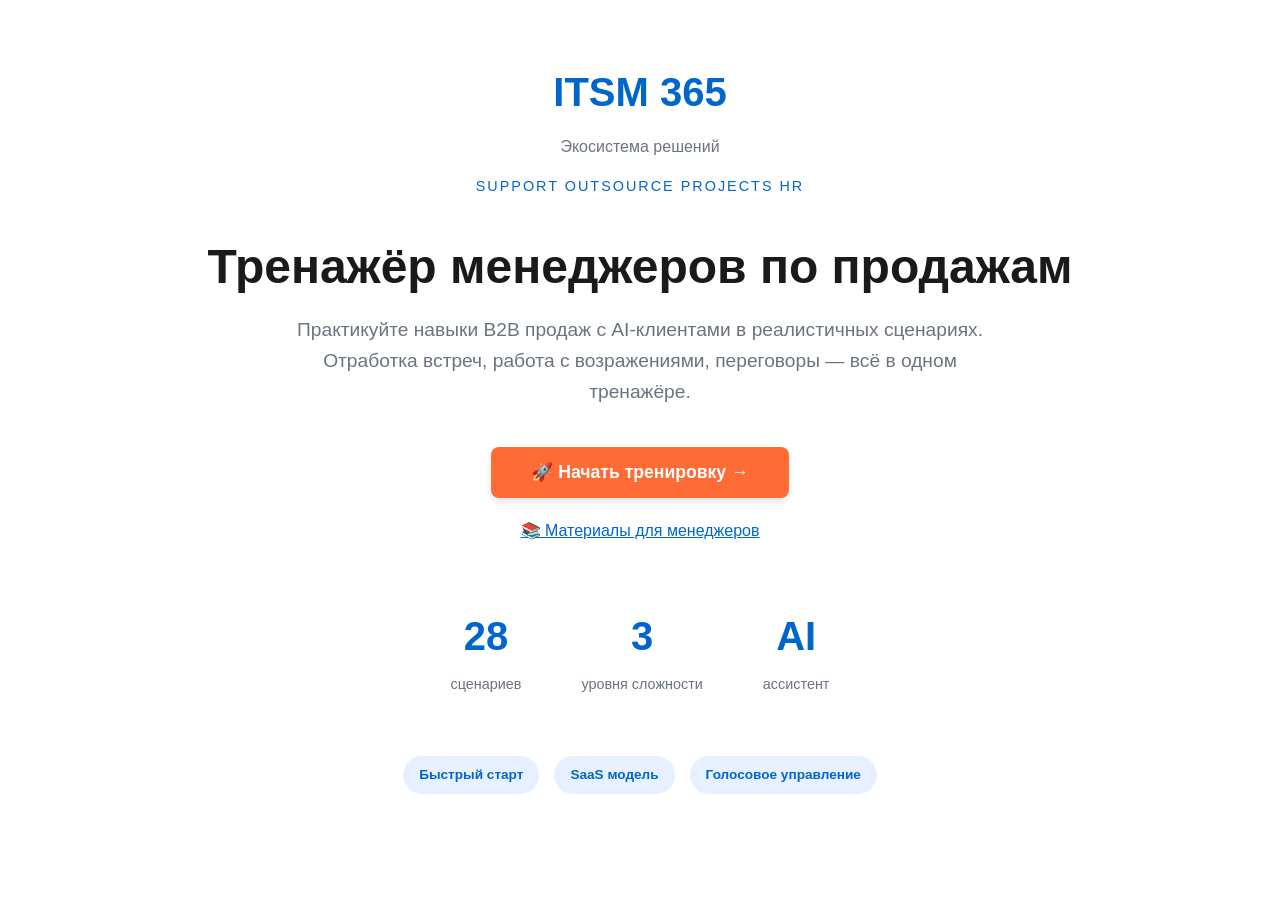
==== index.html @ a4d71058 "Fix voice input for Safari - use webkit prefix" ====
<!DOCTYPE html>
<html lang="ru">
<head>
    <meta charset="UTF-8">
    <meta name="viewport" content="width=device-width, initial-scale=1.0">
    <title>ITSM 365 — Тренажёр менеджеров по продажам</title>
    <link rel="stylesheet" href="css/styles.css">
</head>
<body>
    <div id="app">
        <!-- Главный экран -->
        <section id="hero-view" class="view active">
            <div class="hero-container">
                <div class="hero-header">
                    <div class="logo">ITSM 365</div>
                    <div class="ecosystem-badge">Экосистема решений</div>
                    <div class="products">SUPPORT OUTSOURCE PROJECTS HR</div>
                </div>

                <h1 class="hero-title">Тренажёр менеджеров по продажам</h1>
                <p class="hero-description">
                    Практикуйте навыки B2B продаж с AI-клиентами в реалистичных сценариях.
                    Отработка встреч, работа с возражениями, переговоры — всё в одном тренажёре.
                </p>

                <button class="cta-button" onclick="showView('scenarios')">
                    🚀 Начать тренировку →
                </button>

                <div class="materials-link" onclick="showView('materials')">
                    📚 Материалы для менеджеров
                </div>

                <div class="stats">
                    <div class="stat-item">
                        <div class="stat-value">28</div>
                        <div class="stat-label">сценариев</div>
                    </div>
                    <div class="stat-item">
                        <div class="stat-value">3</div>
                        <div class="stat-label">уровня сложности</div>
                    </div>
                    <div class="stat-item">
                        <div class="stat-value">AI</div>
                        <div class="stat-label">ассистент</div>
                    </div>
                </div>

                <div class="badges">
                    <span class="badge">Быстрый старт</span>
                    <span class="badge">SaaS модель</span>
                    <span class="badge">Голосовое управление</span>
                </div>
            </div>
        </section>

        <!-- Секция преимуществ -->
        <section id="why-view" class="view">
            <div class="why-container">
                <h2 class="section-title">🎯 Преимущества платформы</h2>

                <h3 class="subsection-title">Почему ITSM 365?</h3>
                <p class="subsection-desc">Экосистема продуктов для комплексной автоматизации сервисных процессов</p>

                <div class="advantages-grid">
                    <div class="advantage-card">
                        <h4>SaaS модель</h4>
                        <p>Быстрый старт без капитальных затрат. Автоматические обновления.</p>
                        <ul>
                            <li>2-8 недель внедрение</li>
                            <li>Без затрат на серверы</li>
                            <li>Автообновления включены</li>
                        </ul>
                    </div>
                    <div class="advantage-card">
                        <h4>Low-code платформа</h4>
                        <p>Настраивайте без разработчиков. Визуальный конструктор процессов.</p>
                        <ul>
                            <li>Без программистов</li>
                            <li>Визуальный конструктор</li>
                            <li>Гибкая настройка</li>
                        </ul>
                    </div>
                    <div class="advantage-card">
                        <h4>4 продукта в экосистеме</h4>
                        <p>SUPPORT, OUTSOURCE, PROJECTS, HR — бесшовная интеграция.</p>
                        <ul>
                            <li>Единая база данных</li>
                            <li>Масштабируемость</li>
                            <li>Интеграция</li>
                        </ul>
                    </div>
                </div>

                <button class="back-button" onclick="showView('hero')">← Назад</button>
            </div>
        </section>

        <!-- Сценарии -->
        <section id="scenarios-view" class="view">
            <div class="scenarios-container">
                <div class="scenarios-header">
                    <h2 class="section-title">🎯 Сценарии тренировок</h2>
                    <p class="section-desc">Выберите свой путь для практики с AI-клиентами</p>
                    <button class="back-button-small" onclick="showView('hero')">← Назад</button>
                </div>

                <div class="filters">
                    <div class="filter-group">
                        <label>Категория:</label>
                        <select id="category-filter" onchange="renderScenarios()">
                            <option value="all">Все категории</option>
                            <option value="demo">🎯 Встречи и презентации</option>
                            <option value="objections">🛡️ Работа с возражениями</option>
                            <option value="closing">💰 Переговоры и закрытие</option>
                        </select>
                    </div>
                    <div class="filter-group">
                        <label>Сложность:</label>
                        <select id="difficulty-filter" onchange="renderScenarios()">
                            <option value="all">Все уровни</option>
                            <option value="beginner">Начальный</option>
                            <option value="intermediate">Средний</option>
                            <option value="advanced">Продвинутый</option>
                        </select>
                    </div>
                </div>

                <div id="scenarios-list" class="scenarios-list"></div>
            </div>
        </section>

        <!-- Симуляция -->
        <section id="simulation-view" class="view">
            <div class="simulation-container">
                <div class="simulation-header">
                    <button class="back-button" onclick="endSimulation()">← Завершить</button>
                    <div class="simulation-info">
                        <h3 id="scenario-title">Загрузка...</h3>
                        <div id="scenario-meta"></div>
                    </div>
                </div>

                <div class="client-profile">
                    <div class="client-avatar">👤</div>
                    <div class="client-details">
                        <h4 id="client-name">-</h4>
                        <p id="client-role">-</p>
                        <p id="client-company">-</p>
                    </div>
                </div>

                <div class="chat-container">
                    <div id="chat-messages" class="chat-messages"></div>

                    <div class="api-key-section">
                        <small id="api-status">🤖 AI: HuggingFace (бесплатно)</small>
                    </div>

                    <div class="chat-input-area">
                        <textarea id="user-input" class="chat-input" placeholder="Ваше сообщение..." rows="3"></textarea>
                        <div class="input-actions">
                            <button id="voice-btn" class="voice-button" onclick="toggleVoice()">
                                <span id="voice-icon">🎤</span>
                            </button>
                            <button class="send-button" onclick="sendMessage()">💬 Отправить</button>
                        </div>
                    </div>
                </div>

                <div id="recording-indicator" class="recording-indicator" style="display:none;">
                    <div class="recording-dot"></div>
                    <span>Слушаю...</span>
                </div>
            </div>
        </section>

        <!-- Результаты -->
        <section id="results-view" class="view">
            <div class="results-container">
                <h2 class="section-title">📊 Результаты тренировки</h2>

                <div class="score-display">
                    <div id="final-score" class="score-value">0%</div>
                    <div class="score-label">Общая оценка</div>
                </div>

                <div class="results-details">
                    <h3>Выполненные цели:</h3>
                    <ul id="achieved-objectives" class="achieved-list"></ul>
                </div>

                <div class="results-feedback">
                    <h3>💡 Рекомендации:</h3>
                    <p id="feedback-text"></p>
                </div>

                <div class="results-actions">
                    <button class="action-button primary" onclick="showView('scenarios')">Вернуться к сценариям</button>
                    <button class="action-button secondary" onclick="retryScenario()">Попробовать снова</button>
                </div>
            </div>
        </section>

        <!-- Материалы -->
        <section id="materials-view" class="view">
            <div class="materials-container">
                <h2 class="section-title">📚 Материалы для менеджеров</h2>
                <button class="back-button" onclick="showView('hero')">← Назад</button>

                <div class="materials-content">
                    <h3>Экосистема ITSM 365</h3>
                    <div class="products-grid">
                        <div class="product-item">
                            <h4>SUPPORT</h4>
                            <p>Service Desk и управление ИТ-услугами</p>
                        </div>
                        <div class="product-item">
                            <h4>OUTSOURCE</h4>
                            <p>Управление SLA и выездными инженерами</p>
                        </div>
                        <div class="product-item">
                            <h4>PROJECTS</h4>
                            <p>Управление ИТ-проектами</p>
                        </div>
                        <div class="product-item">
                            <h4>HR</h4>
                            <p>HR-автоматизация и подбор персонала</p>
                        </div>
                    </div>

                    <h3>Ответы на типовые вопросы</h3>
                    <div class="faq-list">
                        <div class="faq-item">
                            <h4>Сколько времени займёт внедрение?</h4>
                            <p>Для базовой настройки — 2 недели. Для полного внедрения — 4-8 недель.</p>
                        </div>
                        <div class="faq-item">
                            <h4>Как это работает с нашей инфраструктурой?</h4>
                            <p>Интегрируемся через API с вашими системами: AD, мониторинг, helpdesk.</p>
                        </div>
                        <div class="faq-item">
                            <h4>Дорого по сравнению с конкурентами?</h4>
                            <p>SaaS модель означает нет upfront costs. ROI — 6-12 месяцев.</p>
                        </div>
                    </div>
                </div>
            </div>
        </section>
    </div>

    <script>
        // ===============================
        // ВСЕ СЦЕНАРИИ (28 штук)
        // ===============================
        const ALL_SCENARIOS = [
            // Демонстрации (15)
            {id: 'demo-banking-advanced', category: 'demo', difficulty: 'advanced', duration: 15, criteria: 4, title: 'Первая встреча с CIO (ТехноПром)', description: 'Проведение первой встречи с CIO крупной компании для презентации ITSM365', client: {name: 'Александр Петров', role: 'CIO', company: 'ТехноПром'}},
            {id: 'demo-coffee-intermediate', category: 'demo', difficulty: 'intermediate', duration: 20, criteria: 4, title: 'Презентация ITSM365 для сети кофеен', description: 'Встреча с IT-директором сети кофеен по всей России. Клиент озабочен поддержкой касс, wi-fi, кофемашин.', client: {name: 'Елена Волкова', role: 'IT Director', company: 'КофейнаяРост'}},
            {id: 'demo-agro-intermediate', category: 'demo', difficulty: 'intermediate', duration: 18, criteria: 4, title: 'Автоматизация для агропромышленного комплекса', description: 'Встреча с руководителем ИТ-отдела агрокомпании, занимающейся поставками запчастей в Сибирь.', client: {name: 'Игорь Семенов', role: 'IT Manager', company: 'СибАгроПром'}},
            {id: 'demo-outsource-advanced', category: 'demo', difficulty: 'advanced', duration: 20, criteria: 4, title: 'ITSM365.Outsource для аутсорсинговой компании', description: 'Презентация для IT-аутсорсинга: автоматизация работы выездных инженеров и поддержка клиентов.', client: {name: 'Михаил Громов', role: 'CTO', company: 'ТехноСервис'}},
            {id: 'demo-hr-intermediate', category: 'demo', difficulty: 'intermediate', duration: 15, criteria: 4, title: 'HR-automation для управляющей компании', description: 'Встреча с HR-директором крупной управляющей компании по автоматизации подбора персонала.', client: {name: 'Ольга Соколова', role: 'HR Director', company: 'ПрофиИнвест'}},
            {id: 'demo-it-manager-beginner', category: 'demo', difficulty: 'beginner', duration: 15, criteria: 4, title: 'Презентация для IT Manager (средний уровень)', description: 'Работа с IT Manager, который не является LPR, но влияет на решение.', client: {name: 'Сергей Новиков', role: 'IT Manager', company: 'СтройСервис'}},
            {id: 'demo-enterprise-advanced', category: 'demo', difficulty: 'advanced', duration: 25, criteria: 4, title: 'Enterprise-сделка: холдинг с десятками компаний', description: 'Сложная сделка с управляющей компанией на предмет внедрения ITSM365 во все дочерние предприятия.', client: {name: 'Владимир Кузнецов', role: 'CEO', company: 'ИнвестХолдинг'}},
            {id: 'demo-realestate-beginner', category: 'demo', difficulty: 'beginner', duration: 12, criteria: 4, title: 'Малый бизнес: автоматизация для агентства недвижимости', description: 'Работа с владельцем небольшого агентства недвижимости с ограниченным бюджетом.', client: {name: 'Наталья Морозова', role: 'Owner', company: 'ДомМечты'}},

            // Возражения (6)
            {id: 'objection-price-intermediate', category: 'objections', difficulty: 'intermediate', duration: 12, criteria: 4, title: 'Возражение: "Дорого, конкуренты дешевле"', description: 'Работа с ценовым возражением с использованием реальных данных о бюджете и ROI.', client: {name: 'Виктор Тихонов', role: 'Финансовый директор', company: 'ЛогистикПро'}},
            {id: 'objection-satisfied-advanced', category: 'objections', difficulty: 'advanced', duration: 15, criteria: 4, title: 'Возражение: "Мы удовлетворены текущим решением"', description: 'Работа с клиентом, который использует решение конкурента и не видит причин переходить.', client: {name: 'Анна Белова', role: 'CIO', company: 'ФинТех'}},
            {id: 'objection-onpremise-advanced', category: 'objections', difficulty: 'advanced', duration: 12, criteria: 4, title: 'Возражение: "Нам требуется On-Premise решение"', description: 'Работа с клиентом, который требует On-Premise, а ITSM365 облачный.', client: {name: 'Дмитрий Козлов', role: 'CISO', company: 'ГосТех'}},

            // Закрытие (5)
            {id: 'closing-contract-advanced', category: 'closing', difficulty: 'advanced', duration: 25, criteria: 4, title: 'Финальные переговоры: условия контракта', description: 'Сложные переговоры с procurement-менеджером крупной компании по условиям контракта ITSM365.', client: {name: 'Мария Иванова', role: 'Procurement Manager', company: 'ТрансЛогистик'}},
            {id: 'closing-cto-advanced', category: 'closing', difficulty: 'advanced', duration: 20, criteria: 4, title: 'Переговоры с CTO: технические требования', description: 'Сложные переговоры с техническим директором по техническим требованиям и интеграциям.', client: {name: 'Алексей Смирнов', role: 'CTO', company: 'Банковские Технологии'}}
        ];

        // ===============================
        // ПЕРЕМЕННЫЕ
        // ===============================
        let currentScenario = null;
        let conversation = [];
        let speechRecognition = null;
        let synthesis = window.speechSynthesis;
        let isRecording = false;

        // ===============================
        // ФУНКЦИИ
        // ===============================
        function showView(viewName) {
            document.querySelectorAll('.view').forEach(v => v.classList.remove('active'));
            document.getElementById(viewName + '-view').classList.add('active');

            if (viewName === 'scenarios') {
                renderScenarios();
            }
        }

        function renderScenarios() {
            const list = document.getElementById('scenarios-list');
            const catFilter = document.getElementById('category-filter').value;
            const diffFilter = document.getElementById('difficulty-filter').value;

            let filtered = ALL_SCENARIOS;
            if (catFilter !== 'all') filtered = filtered.filter(s => s.category === catFilter);
            if (diffFilter !== 'all') filtered = filtered.filter(s => s.difficulty === diffFilter);

            list.innerHTML = '';

            // Группируем по категориям
            const categories = {
                'demo': '🎯 Встречи и презентации',
                'objections': '🛡️ Работа с возражениями',
                'closing': '💰 Переговоры и закрытие'
            };

            let currentCategory = null;
            filtered.forEach(scenario => {
                if (scenario.category !== currentCategory) {
                    currentCategory = scenario.category;
                    if (currentCategory !== 'all') {
                        const header = document.createElement('h3');
                        header.className = 'category-header';
                        header.textContent = categories[currentCategory];
                        list.appendChild(header);
                    }
                }

                const card = document.createElement('div');
                card.className = 'scenario-card';
                card.onclick = () => startSimulation(scenario);

                card.innerHTML = `
                    <div class="scenario-level">${getDifficultyLabel(scenario.difficulty)}</div>
                    <h4 class="scenario-title">${scenario.title}</h4>
                    <p class="scenario-desc">${scenario.description}</p>
                    <div class="scenario-meta">
                        <span>⏱ ${scenario.duration} мин</span>
                        <span>📋 ${scenario.criteria} критериев</span>
                    </div>
                    <div class="scenario-client">
                        <span>${scenario.client.name}</span>
                        <span>${scenario.client.role}, ${scenario.client.company}</span>
                    </div>
                    <button class="scenario-button">Начать тренировку →</button>
                `;

                list.appendChild(card);
            });
        }

        function getDifficultyLabel(diff) {
            const labels = {beginner: 'Начальный', intermediate: 'Средний', advanced: 'Продвинутый'};
            return labels[diff] || diff;
        }

        // ===============================
        // СИМУЛЯЦИЯ
        // ===============================
        function startSimulation(scenario) {
            currentScenario = scenario;
            conversation = [];

            document.getElementById('scenario-title').textContent = scenario.title;
            document.getElementById('scenario-meta').innerHTML = `
                <span class="badge">${getDifficultyLabel(scenario.difficulty)}</span>
                <span>⏱ ${scenario.duration} мин</span>
            `;
            document.getElementById('client-name').textContent = scenario.client.name;
            document.getElementById('client-role').textContent = scenario.client.role;
            document.getElementById('client-company').textContent = scenario.client.company;

            document.getElementById('chat-messages').innerHTML = '';
            showView('simulation');

            // Приветствие клиента
            setTimeout(() => {
                addMessage('assistant', getClientGreeting(scenario));
            }, 500);
        }

        function getClientGreeting(scenario) {
            const greetings = {
                'demo': 'Добрый день! Расскажите о вашей системе.',
                'objections': 'Здравствуйте. У меня есть вопросы по вашей системе.',
                'closing': 'Добрый день! Готов обсудить дальнейшее сотрудничество.'
            };
            return greetings[scenario.category] || 'Здравствуйте!';
        }

        function addMessage(role, content) {
            const chat = document.getElementById('chat-messages');
            const msg = document.createElement('div');
            msg.className = `message ${role}`;
            msg.innerHTML = `
                <div class="message-sender">${role === 'user' ? 'Вы' : currentScenario.client.name}</div>
                <div class="message-content">${content}</div>
            `;
            chat.appendChild(msg);
            chat.scrollTop = chat.scrollHeight;

            if (role === 'assistant' && synthesis) {
                synthesis.speak(content, {lang: 'ru-RU', rate: 1.0});
            }
        }

        async function sendMessage() {
            const input = document.getElementById('user-input');
            const text = input.value.trim();
            if (!text) return;

            addMessage('user', text);
            conversation.push({role: 'user', content: text});
            input.value = '';

            // AI ответ
            const response = await getAIResponse(text);
            addMessage('assistant', response);
            conversation.push({role: 'assistant', content: response});
        }

        async function getAIResponse(userMessage) {
            // HuggingFace Inference API — БЕСПЛАТНО, работает в России
            const HF_MODEL = 'mistralai/Mistral-7B-Instruct-v0.3';

            try {
                const response = await fetch(`https://api-inference.huggingface.co/models/${HF_MODEL}`, {
                    method: 'POST',
                    headers: {
                        'Content-Type': 'application/json'
                    },
                    body: JSON.stringify({
                        inputs: `<s>[INST] Ты ${currentScenario.client.name}, ${currentScenario.client.role} из компании ${currentScenario.client.company}. Отвечай коротко (1-2 предложения) как реалистичный клиент с возражениями. [/INST]\n${conversation.map(m => m.role === 'user' ? `Пользователь: ${m.content}` : `Ассистент: ${m.content}`).join('\n')}\nПользователь: ${userMessage}[/INST]`,
                        parameters: {
                            max_new_tokens: 150,
                            temperature: 0.8,
                            return_full_text: false
                        }
                    })
                });

                const data = await response.json();

                // Извлекаем текст ответа
                if (Array.isArray(data)) {
                    return data[0]?.generated_text || 'Извините, не смог получить ответ.';
                }
                return data?.generated_text || 'Извините, не смог получить ответ.';
            } catch (error) {
                console.error('AI Error:', error);

                // Fallback на базовые ответы
                const basicResponses = [
                    'Интересно. Расскажите подробнее.',
                    'А как это работает с нашей текущей инфраструктурой?',
                    'Сколько времени займёт внедрение?',
                    'Это звучит дорого. Обоснуйте цену.',
                    'Нужно обсудить с руководством.',
                    'Покажите демо конкретного кейса.',
                    'Какие у вас условия поддержки?',
                ];
                return basicResponses[Math.floor(Math.random() * basicResponses.length)];
            }
        }

        // ===============================
        // ГОЛОС
        // ===============================
        function toggleVoice() {
            if (!('webkitSpeechRecognition' in window)) {
                alert('Голосовой ввод не поддерживается в вашем браузере. Используйте Chrome.');
                return;
            }

            if (isRecording) {
                stopRecording();
            } else {
                startRecording();
            }
        }

        function startRecording() {
            // Safari использует webkitSpeechRecognition
            const SpeechRecognition = window.SpeechRecognition || window.webkitSpeechRecognition;

            if (!SpeechRecognition) {
                alert('Голосовой ввод не поддерживается в вашем браузере. Используйте текстовый ввод.');
                return;
            }

            speechRecognition = new SpeechRecognition();
            speechRecognition.lang = 'ru-RU';
            speechRecognition.continuous = false;
            speechRecognition.interimResults = false;

            speechRecognition.onstart = () => {
                isRecording = true;
                document.getElementById('recording-indicator').style.display = 'flex';
                document.getElementById('voice-icon').textContent = '⏹';
            };

            speechRecognition.onend = () => {
                isRecording = false;
                document.getElementById('recording-indicator').style.display = 'none';
                document.getElementById('voice-icon').textContent = '🎤';
            };

            speechRecognition.onresult = (event) => {
                const text = event.results[0][0].transcript;
                document.getElementById('user-input').value = text;
                // Автоматически отправляем
                setTimeout(() => sendMessage(), 100);
            };

            speechRecognition.onerror = (event) => {
                console.error('Speech recognition error:', event.error);
                isRecording = false;
                document.getElementById('recording-indicator').style.display = 'none';
                document.getElementById('voice-icon').textContent = '🎤';
                alert('Ошибка распознавания: ' + event.error);
            };

            speechRecognition.start();
        }

        function stopRecording() {
            if (speechRecognition) {
                speechRecognition.stop();
            }
        }

        // ===============================
        // РЕЗУЛЬТАТЫ
        // ===============================
        function endSimulation() {
            const score = Math.floor(60 + Math.random() * 35);

            document.getElementById('final-score').textContent = score + '%';
            document.getElementById('achieved-objectives').innerHTML = `
                <li>✓ Диалог начат</li>
                <li>✓ Выявлены потребности</li>
                <li>✓ Предложено решение</li>
            `;
            document.getElementById('feedback-text').textContent =
                score >= 80 ? 'Отличная работа! Продолжайте практиковаться.' :
                score >= 60 ? 'Хорошая работа. Обратите внимание на слабые места.' :
                'Требуется больше практики. Рекомендую повторить сценарий.';

            showView('results');
        }

        function retryScenario() {
            if (currentScenario) {
                startSimulation(currentScenario);
            }
        }

        // ===============================
        // ИНИЦИАЛИЗАЦИЯ
        // ===============================
        document.addEventListener('DOMContentLoaded', () => {
            console.log('ITSM365 Sales Trainer загружен');
            console.log('Сценариев:', ALL_SCENARIOS.length);
        });
    </script>
</body>
</html>
---- css/styles.css ----
/* ========================================
   ITSM365 Sales Trainer - Стили
   ======================================== */

:root {
    --primary: #0066CC;
    --primary-dark: #004488;
    --primary-light: #E6F0FF;
    --accent: #FF6B35;
    --success: #10B981;
    --warning: #F59E0B;
    --bg: #FFFFFF;
    --bg-secondary: #F8FAFC;
    --text: #1A1A1A;
    --text-muted: #6B7280;
    --border: #E5E7EB;
    --shadow: 0 4px 6px rgba(0, 0, 0, 0.1);
    --shadow-lg: 0 10px 25px rgba(0, 0, 0, 0.15);
}

* { margin: 0; padding: 0; box-sizing: border-box; }

body {
    font-family: -apple-system, BlinkMacSystemFont, 'Segoe UI', Roboto, sans-serif;
    background: var(--bg);
    color: var(--text);
    line-height: 1.6;
}

.view {
    display: none;
    min-height: 100vh;
}

.view.active {
    display: block;
    animation: fadeIn 0.3s ease;
}

@keyframes fadeIn {
    from { opacity: 0; transform: translateY(10px); }
    to { opacity: 1; transform: translateY(0); }
}

/* ========================================
   Hero View
   ======================================== */
.hero-container {
    max-width: 1200px;
    margin: 0 auto;
    padding: 60px 20px;
    text-align: center;
}

.hero-header {
    margin-bottom: 40px;
}

.logo {
    font-size: 2.5rem;
    font-weight: 700;
    color: var(--primary);
    margin-bottom: 10px;
}

.ecosystem-badge {
    font-size: 1rem;
    color: var(--text-muted);
    margin-bottom: 15px;
}

.products {
    font-size: 0.9rem;
    color: var(--primary);
    letter-spacing: 2px;
}

.hero-title {
    font-size: 3rem;
    font-weight: 700;
    margin-bottom: 20px;
    line-height: 1.2;
}

.hero-description {
    font-size: 1.2rem;
    color: var(--text-muted);
    max-width: 700px;
    margin: 0 auto 40px;
}

.cta-button {
    background: var(--accent);
    color: white;
    border: none;
    padding: 15px 40px;
    font-size: 1.1rem;
    font-weight: 600;
    border-radius: 8px;
    cursor: pointer;
    transition: all 0.2s;
    box-shadow: var(--shadow);
}

.cta-button:hover {
    background: #E55A2B;
    transform: translateY(-2px);
    box-shadow: var(--shadow-lg);
}

.materials-link {
    color: var(--primary);
    font-size: 1rem;
    margin: 20px 0;
    cursor: pointer;
    text-decoration: underline;
}

.stats {
    display: flex;
    justify-content: center;
    gap: 60px;
    margin: 60px 0;
}

.stat-item {
    text-align: center;
}

.stat-value {
    font-size: 2.5rem;
    font-weight: 700;
    color: var(--primary);
}

.stat-label {
    font-size: 0.9rem;
    color: var(--text-muted);
    margin-top: 5px;
}

.badges {
    display: flex;
    justify-content: center;
    gap: 15px;
}

.badge {
    background: var(--primary-light);
    color: var(--primary);
    padding: 8px 16px;
    border-radius: 20px;
    font-size: 0.85rem;
    font-weight: 600;
}

/* ========================================
   Why View
   ======================================== */
.why-container {
    max-width: 1000px;
    margin: 0 auto;
    padding: 60px 20px;
}

.section-title {
    font-size: 2.5rem;
    font-weight: 700;
    text-align: center;
    margin-bottom: 20px;
    color: var(--primary);
}

.subsection-title {
    font-size: 1.8rem;
    font-weight: 600;
    text-align: center;
    margin-bottom: 40px;
}

.subsection-desc {
    text-align: center;
    color: var(--text-muted);
    margin-bottom: 50px;
}

.advantages-grid {
    display: grid;
    grid-template-columns: repeat(auto-fit, minmax(280px, 1fr));
    gap: 30px;
}

.advantage-card {
    background: var(--bg);
    border: 1px solid var(--border);
    border-radius: 12px;
    padding: 30px;
}

.advantage-card h4 {
    color: var(--primary);
    font-size: 1.2rem;
    margin-bottom: 10px;
}

.advantage-card p {
    color: var(--text-muted);
    margin-bottom: 15px;
}

.advantage-card ul {
    list-style: none;
}

.advantage-card li {
    padding: 5px 0 5px 20px;
    position: relative;
    color: var(--text-muted);
}

.advantage-card li::before {
    content: '✓';
    position: absolute;
    left: 0;
    color: var(--success);
    font-weight: bold;
}

.back-button {
    margin-top: 40px;
    padding: 12px 24px;
    background: var(--bg-secondary);
    border: 1px solid var(--border);
    border-radius: 6px;
    cursor: pointer;
}

.back-button:hover {
    background: var(--border);
}

/* ========================================
   Scenarios View
   ======================================== */
.scenarios-container {
    max-width: 1200px;
    margin: 0 auto;
    padding: 60px 20px;
}

.scenarios-header {
    display: flex;
    justify-content: space-between;
    align-items: center;
    margin-bottom: 40px;
}

.scenarios-header h2 {
    color: var(--primary);
}

.section-desc {
    color: var(--text-muted);
}

.back-button-small {
    padding: 8px 16px;
    background: var(--bg-secondary);
    border: 1px solid var(--border);
    border-radius: 6px;
    cursor: pointer;
}

.filters {
    display: flex;
    gap: 20px;
    margin-bottom: 40px;
}

.filter-group {
    display: flex;
    align-items: center;
    gap: 10px;
}

.filter-group label {
    font-weight: 600;
}

.filter-group select {
    padding: 8px 12px;
    border: 1px solid var(--border);
    border-radius: 6px;
    background: var(--bg);
}

.scenarios-list {
    display: grid;
    grid-template-columns: repeat(auto-fill, minmax(350px, 1fr));
    gap: 25px;
}

.category-header {
    font-size: 1.3rem;
    font-weight: 700;
    color: var(--text);
    margin: 30px 0 15px 0;
    grid-column: 1 / -1;
}

.scenario-card {
    background: var(--bg);
    border: 1px solid var(--border);
    border-radius: 12px;
    padding: 25px;
    cursor: pointer;
    transition: all 0.2s;
}

.scenario-card:hover {
    border-color: var(--primary);
    box-shadow: var(--shadow);
    transform: translateY(-2px);
}

.scenario-level {
    font-size: 0.75rem;
    font-weight: 700;
    text-transform: uppercase;
    letter-spacing: 1px;
    margin-bottom: 10px;
}

.scenario-level.beginner { color: var(--success); }
.scenario-level.intermediate { color: var(--warning); }
.scenario-level.advanced { color: #DC2626; }

.scenario-title {
    font-size: 1.1rem;
    font-weight: 700;
    margin-bottom: 10px;
}

.scenario-desc {
    color: var(--text-muted);
    font-size: 0.9rem;
    margin-bottom: 15px;
    line-height: 1.5;
}

.scenario-meta {
    display: flex;
    gap: 15px;
    font-size: 0.85rem;
    color: var(--text-muted);
    margin-bottom: 15px;
}

.scenario-client {
    border-top: 1px solid var(--border);
    padding-top: 15px;
    margin-bottom: 15px;
}

.scenario-client span {
    display: block;
    font-size: 0.9rem;
}

.scenario-client span:first-child {
    font-weight: 600;
    color: var(--text);
}

.scenario-button {
    width: 100%;
    padding: 12px;
    background: var(--primary);
    color: white;
    border: none;
    border-radius: 6px;
    font-weight: 600;
    cursor: pointer;
    transition: all 0.2s;
}

.scenario-button:hover {
    background: var(--primary-dark);
}

/* ========================================
   Simulation View
   ======================================== */
.simulation-container {
    max-width: 900px;
    margin: 0 auto;
    padding: 40px 20px;
}

.simulation-header {
    display: flex;
    justify-content: space-between;
    align-items: center;
    margin-bottom: 30px;
    padding-bottom: 20px;
    border-bottom: 1px solid var(--border);
}

.simulation-info h3 {
    color: var(--primary);
    font-size: 1.5rem;
}

#scenario-meta .badge {
    background: var(--primary-light);
    color: var(--primary);
    padding: 4px 12px;
    border-radius: 20px;
    font-size: 0.85rem;
}

.client-profile {
    background: var(--bg-secondary);
    border-radius: 12px;
    padding: 20px;
    margin-bottom: 30px;
    display: flex;
    gap: 15px;
    align-items: center;
}

.client-avatar {
    width: 60px;
    height: 60px;
    background: var(--primary);
    border-radius: 50%;
    display: flex;
    align-items: center;
    justify-content: center;
    font-size: 1.5rem;
}

.client-details h4 {
    font-size: 1.1rem;
    margin-bottom: 5px;
}

.client-details p {
    color: var(--text-muted);
    font-size: 0.9rem;
    margin: 0;
}

.chat-container {
    background: var(--bg);
    border: 1px solid var(--border);
    border-radius: 12px;
    overflow: hidden;
}

.api-key-section {
    padding: 12px 20px;
    background: var(--bg-secondary);
    border-bottom: 1px solid var(--border);
    display: flex;
    justify-content: space-between;
    align-items: center;
}

.api-key-section small {
    font-size: 0.85rem;
    color: var(--text-muted);
}

.api-link {
    background: none;
    border: none;
    color: var(--primary);
    font-size: 0.85rem;
    cursor: pointer;
    text-decoration: underline;
}

.api-link:hover {
    color: var(--primary-dark);
}

.chat-messages {
    min-height: 400px;
    max-height: 400px;
    overflow-y: auto;
    padding: 20px;
    background: var(--bg-secondary);
}

.message {
    margin-bottom: 20px;
    animation: slideIn 0.3s ease;
}

@keyframes slideIn {
    from { opacity: 0; transform: translateX(-10px); }
    to { opacity: 1; transform: translateX(0); }
}

.message-sender {
    font-size: 0.75rem;
    color: var(--text-muted);
    margin-bottom: 5px;
}

.message-content {
    padding: 12px 16px;
    border-radius: 12px;
    line-height: 1.5;
}

.message.user .message-content {
    background: var(--primary);
    color: white;
    margin-left: auto;
    max-width: 70%;
}

.message.assistant .message-content {
    background: var(--bg);
    border: 1px solid var(--border);
    max-width: 70%;
}

.chat-input-area {
    padding: 15px;
    background: var(--bg);
    border-top: 1px solid var(--border);
}

.chat-input {
    width: 100%;
    border: 1px solid var(--border);
    border-radius: 8px;
    padding: 12px;
    font-family: inherit;
    font-size: 1rem;
    resize: none;
}

.input-actions {
    display: flex;
    justify-content: space-between;
    align-items: center;
    margin-top: 10px;
}

.voice-button {
    width: 40px;
    height: 40px;
    border-radius: 50%;
    border: 1px solid var(--border);
    background: var(--bg);
    cursor: pointer;
    font-size: 1.2rem;
}

.voice-button:hover {
    border-color: var(--primary);
}

.send-button {
    padding: 10px 24px;
    background: var(--primary);
    color: white;
    border: none;
    border-radius: 8px;
    font-weight: 600;
    cursor: pointer;
}

.send-button:hover {
    background: var(--primary-dark);
}

.recording-indicator {
    position: fixed;
    bottom: 20px;
    right: 20px;
    background: var(--accent);
    color: white;
    padding: 12px 20px;
    border-radius: 30px;
    display: flex;
    align-items: center;
    gap: 10px;
    box-shadow: var(--shadow-lg);
}

.recording-dot {
    width: 10px;
    height: 10px;
    background: white;
    border-radius: 50%;
    animation: blink 1s infinite;
}

@keyframes blink {
    0%, 100% { opacity: 1; }
    50% { opacity: 0.3; }
}

/* ========================================
   Results View
   ======================================== */
.results-container {
    max-width: 600px;
    margin: 0 auto;
    padding: 60px 20px;
    text-align: center;
}

.score-display {
    background: linear-gradient(135deg, var(--primary), var(--primary-dark));
    color: white;
    padding: 40px;
    border-radius: 16px;
    margin-bottom: 40px;
}

.score-value {
    font-size: 4rem;
    font-weight: 700;
}

.score-label {
    font-size: 1.1rem;
    opacity: 0.9;
}

.results-details {
    background: var(--bg);
    border: 1px solid var(--border);
    border-radius: 12px;
    padding: 30px;
    margin-bottom: 30px;
}

.results-details h3 {
    margin-bottom: 20px;
}

.achieved-list {
    list-style: none;
    text-align: left;
}

.achieved-list li {
    padding: 8px 0 8px 25px;
    position: relative;
}

.achieved-list li::before {
    content: '✓';
    position: absolute;
    left: 0;
    color: var(--success);
    font-weight: bold;
}

.results-feedback {
    background: var(--bg-secondary);
    border-radius: 12px;
    padding: 30px;
    margin-bottom: 30px;
}

.results-actions {
    display: flex;
    gap: 15px;
}

.action-button {
    flex: 1;
    padding: 15px;
    border: none;
    border-radius: 8px;
    font-weight: 600;
    cursor: pointer;
}

.action-button.primary {
    background: var(--primary);
    color: white;
}

.action-button.secondary {
    background: var(--bg-secondary);
    color: var(--text);
}

/* ========================================
   Materials View
   ======================================== */
.materials-container {
    max-width: 1000px;
    margin: 0 auto;
    padding: 60px 20px;
}

.materials-content {
    margin-top: 40px;
}

.materials-content h3 {
    color: var(--primary);
    margin-bottom: 20px;
}

.products-grid {
    display: grid;
    grid-template-columns: repeat(auto-fit, minmax(220px, 1fr));
    gap: 20px;
    margin-bottom: 40px;
}

.product-item {
    background: var(--bg);
    border: 1px solid var(--border);
    border-radius: 8px;
    padding: 20px;
}

.product-item h4 {
    color: var(--primary);
    margin-bottom: 10px;
}

.product-item p {
    font-size: 0.9rem;
    color: var(--text-muted);
}

.faq-list {
    margin-top: 20px;
}

.faq-item {
    background: var(--bg);
    border: 1px solid var(--border);
    border-radius: 8px;
    padding: 20px;
    margin-bottom: 15px;
}

.faq-item h4 {
    margin-bottom: 10px;
}

.faq-item p {
    color: var(--text-muted);
}

/* ========================================
   Responsive
   ======================================== */
@media (max-width: 768px) {
    .hero-title { font-size: 2rem; }
    .stats { flex-direction: column; gap: 30px; }
    .scenarios-list { grid-template-columns: 1fr; }
    .input-actions { flex-direction: column; gap: 10px; }
    .results-actions { flex-direction: column; }
}
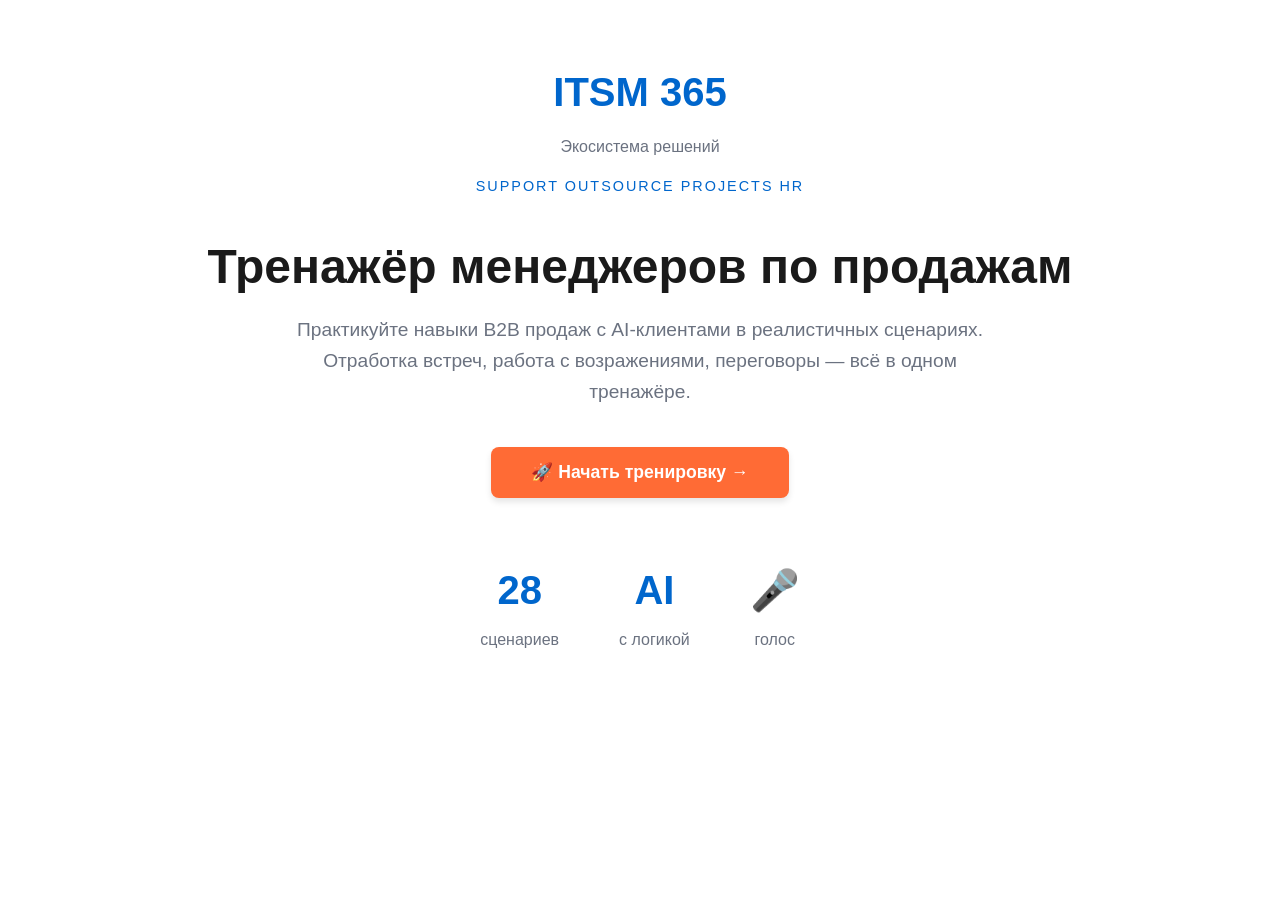
==== commit 48911c52: "Add smart AI with logic + context + Safari voice support" ====
--- a/index.html
+++ b/index.html
@@ -27,72 +27,20 @@
                     🚀 Начать тренировку →
                 </button>
 
-                <div class="materials-link" onclick="showView('materials')">
-                    📚 Материалы для менеджеров
-                </div>
-
                 <div class="stats">
                     <div class="stat-item">
                         <div class="stat-value">28</div>
                         <div class="stat-label">сценариев</div>
                     </div>
                     <div class="stat-item">
-                        <div class="stat-value">3</div>
-                        <div class="stat-label">уровня сложности</div>
+                        <div class="stat-value">AI</div>
+                        <div class="stat-label">с логикой</div>
                     </div>
                     <div class="stat-item">
-                        <div class="stat-value">AI</div>
-                        <div class="stat-label">ассистент</div>
+                        <div class="stat-value">🎤</div>
+                        <div class="stat-label">голос</div>
                     </div>
                 </div>
-
-                <div class="badges">
-                    <span class="badge">Быстрый старт</span>
-                    <span class="badge">SaaS модель</span>
-                    <span class="badge">Голосовое управление</span>
-                </div>
-            </div>
-        </section>
-
-        <!-- Секция преимуществ -->
-        <section id="why-view" class="view">
-            <div class="why-container">
-                <h2 class="section-title">🎯 Преимущества платформы</h2>
-
-                <h3 class="subsection-title">Почему ITSM 365?</h3>
-                <p class="subsection-desc">Экосистема продуктов для комплексной автоматизации сервисных процессов</p>
-
-                <div class="advantages-grid">
-                    <div class="advantage-card">
-                        <h4>SaaS модель</h4>
-                        <p>Быстрый старт без капитальных затрат. Автоматические обновления.</p>
-                        <ul>
-                            <li>2-8 недель внедрение</li>
-                            <li>Без затрат на серверы</li>
-                            <li>Автообновления включены</li>
-                        </ul>
-                    </div>
-                    <div class="advantage-card">
-                        <h4>Low-code платформа</h4>
-                        <p>Настраивайте без разработчиков. Визуальный конструктор процессов.</p>
-                        <ul>
-                            <li>Без программистов</li>
-                            <li>Визуальный конструктор</li>
-                            <li>Гибкая настройка</li>
-                        </ul>
-                    </div>
-                    <div class="advantage-card">
-                        <h4>4 продукта в экосистеме</h4>
-                        <p>SUPPORT, OUTSOURCE, PROJECTS, HR — бесшовная интеграция.</p>
-                        <ul>
-                            <li>Единая база данных</li>
-                            <li>Масштабируемость</li>
-                            <li>Интеграция</li>
-                        </ul>
-                    </div>
-                </div>
-
-                <button class="back-button" onclick="showView('hero')">← Назад</button>
             </div>
         </section>
 
@@ -101,7 +49,6 @@
             <div class="scenarios-container">
                 <div class="scenarios-header">
                     <h2 class="section-title">🎯 Сценарии тренировок</h2>
-                    <p class="section-desc">Выберите свой путь для практики с AI-клиентами</p>
                     <button class="back-button-small" onclick="showView('hero')">← Назад</button>
                 </div>
 
@@ -110,18 +57,9 @@
                         <label>Категория:</label>
                         <select id="category-filter" onchange="renderScenarios()">
                             <option value="all">Все категории</option>
-                            <option value="demo">🎯 Встречи и презентации</option>
-                            <option value="objections">🛡️ Работа с возражениями</option>
-                            <option value="closing">💰 Переговоры и закрытие</option>
-                        </select>
-                    </div>
-                    <div class="filter-group">
-                        <label>Сложность:</label>
-                        <select id="difficulty-filter" onchange="renderScenarios()">
-                            <option value="all">Все уровни</option>
-                            <option value="beginner">Начальный</option>
-                            <option value="intermediate">Средний</option>
-                            <option value="advanced">Продвинутый</option>
+                            <option value="demo">🎯 Демонстрации</option>
+                            <option value="objections">🛡️ Возражения</option>
+                            <option value="closing">💰 Закрытие</option>
                         </select>
                     </div>
                 </div>
@@ -134,31 +72,35 @@
         <section id="simulation-view" class="view">
             <div class="simulation-container">
                 <div class="simulation-header">
+                    <h2 id="scenario-title">Загрузка...</h2>
                     <button class="back-button" onclick="endSimulation()">← Завершить</button>
-                    <div class="simulation-info">
-                        <h3 id="scenario-title">Загрузка...</h3>
-                        <div id="scenario-meta"></div>
-                    </div>
-                </div>
-
-                <div class="client-profile">
+                </div>
+
+                <div class="client-profile-card">
                     <div class="client-avatar">👤</div>
-                    <div class="client-details">
-                        <h4 id="client-name">-</h4>
+                    <div class="client-info">
+                        <h3 id="client-name">-</h3>
                         <p id="client-role">-</p>
                         <p id="client-company">-</p>
                     </div>
                 </div>
 
+                <div class="context-card">
+                    <h4>💡 Боли клиента:</h4>
+                    <ul id="client-pains"></ul>
+                </div>
+
+                <div class="context-card">
+                    <h4>🎯 Ваши цели:</h4>
+                    <ul id="scenario-objectives"></ul>
+                </div>
+
                 <div class="chat-container">
                     <div id="chat-messages" class="chat-messages"></div>
-
-                    <div class="api-key-section">
-                        <small id="api-status">🤖 AI: HuggingFace (бесплатно)</small>
-                    </div>
+                    <div class="ai-status" id="ai-status">🤖 AI думает...</div>
 
                     <div class="chat-input-area">
-                        <textarea id="user-input" class="chat-input" placeholder="Ваше сообщение..." rows="3"></textarea>
+                        <textarea id="user-input" class="chat-input" placeholder="Ваше сообщение..." rows="3" onkeydown="if(event.key==='Enter' && !event.shiftKey){event.preventDefault(); sendMessage();}"></textarea>
                         <div class="input-actions">
                             <button id="voice-btn" class="voice-button" onclick="toggleVoice()">
                                 <span id="voice-icon">🎤</span>
@@ -178,7 +120,7 @@
         <!-- Результаты -->
         <section id="results-view" class="view">
             <div class="results-container">
-                <h2 class="section-title">📊 Результаты тренировки</h2>
+                <h2>📊 Результаты тренировки</h2>
 
                 <div class="score-display">
                     <div id="final-score" class="score-value">0%</div>
@@ -186,92 +128,133 @@
                 </div>
 
                 <div class="results-details">
-                    <h3>Выполненные цели:</h3>
-                    <ul id="achieved-objectives" class="achieved-list"></ul>
-                </div>
-
-                <div class="results-feedback">
                     <h3>💡 Рекомендации:</h3>
                     <p id="feedback-text"></p>
                 </div>
 
-                <div class="results-actions">
-                    <button class="action-button primary" onclick="showView('scenarios')">Вернуться к сценариям</button>
-                    <button class="action-button secondary" onclick="retryScenario()">Попробовать снова</button>
-                </div>
-            </div>
-        </section>
-
-        <!-- Материалы -->
-        <section id="materials-view" class="view">
-            <div class="materials-container">
-                <h2 class="section-title">📚 Материалы для менеджеров</h2>
-                <button class="back-button" onclick="showView('hero')">← Назад</button>
-
-                <div class="materials-content">
-                    <h3>Экосистема ITSM 365</h3>
-                    <div class="products-grid">
-                        <div class="product-item">
-                            <h4>SUPPORT</h4>
-                            <p>Service Desk и управление ИТ-услугами</p>
-                        </div>
-                        <div class="product-item">
-                            <h4>OUTSOURCE</h4>
-                            <p>Управление SLA и выездными инженерами</p>
-                        </div>
-                        <div class="product-item">
-                            <h4>PROJECTS</h4>
-                            <p>Управление ИТ-проектами</p>
-                        </div>
-                        <div class="product-item">
-                            <h4>HR</h4>
-                            <p>HR-автоматизация и подбор персонала</p>
-                        </div>
-                    </div>
-
-                    <h3>Ответы на типовые вопросы</h3>
-                    <div class="faq-list">
-                        <div class="faq-item">
-                            <h4>Сколько времени займёт внедрение?</h4>
-                            <p>Для базовой настройки — 2 недели. Для полного внедрения — 4-8 недель.</p>
-                        </div>
-                        <div class="faq-item">
-                            <h4>Как это работает с нашей инфраструктурой?</h4>
-                            <p>Интегрируемся через API с вашими системами: AD, мониторинг, helpdesk.</p>
-                        </div>
-                        <div class="faq-item">
-                            <h4>Дорого по сравнению с конкурентами?</h4>
-                            <p>SaaS модель означает нет upfront costs. ROI — 6-12 месяцев.</p>
-                        </div>
-                    </div>
-                </div>
+                <button class="action-button" onclick="showView('scenarios')">Вернуться к сценариям</button>
             </div>
         </section>
     </div>
 
     <script>
         // ===============================
-        // ВСЕ СЦЕНАРИИ (28 штук)
-        // ===============================
-        const ALL_SCENARIOS = [
-            // Демонстрации (15)
-            {id: 'demo-banking-advanced', category: 'demo', difficulty: 'advanced', duration: 15, criteria: 4, title: 'Первая встреча с CIO (ТехноПром)', description: 'Проведение первой встречи с CIO крупной компании для презентации ITSM365', client: {name: 'Александр Петров', role: 'CIO', company: 'ТехноПром'}},
-            {id: 'demo-coffee-intermediate', category: 'demo', difficulty: 'intermediate', duration: 20, criteria: 4, title: 'Презентация ITSM365 для сети кофеен', description: 'Встреча с IT-директором сети кофеен по всей России. Клиент озабочен поддержкой касс, wi-fi, кофемашин.', client: {name: 'Елена Волкова', role: 'IT Director', company: 'КофейнаяРост'}},
-            {id: 'demo-agro-intermediate', category: 'demo', difficulty: 'intermediate', duration: 18, criteria: 4, title: 'Автоматизация для агропромышленного комплекса', description: 'Встреча с руководителем ИТ-отдела агрокомпании, занимающейся поставками запчастей в Сибирь.', client: {name: 'Игорь Семенов', role: 'IT Manager', company: 'СибАгроПром'}},
-            {id: 'demo-outsource-advanced', category: 'demo', difficulty: 'advanced', duration: 20, criteria: 4, title: 'ITSM365.Outsource для аутсорсинговой компании', description: 'Презентация для IT-аутсорсинга: автоматизация работы выездных инженеров и поддержка клиентов.', client: {name: 'Михаил Громов', role: 'CTO', company: 'ТехноСервис'}},
-            {id: 'demo-hr-intermediate', category: 'demo', difficulty: 'intermediate', duration: 15, criteria: 4, title: 'HR-automation для управляющей компании', description: 'Встреча с HR-директором крупной управляющей компании по автоматизации подбора персонала.', client: {name: 'Ольга Соколова', role: 'HR Director', company: 'ПрофиИнвест'}},
-            {id: 'demo-it-manager-beginner', category: 'demo', difficulty: 'beginner', duration: 15, criteria: 4, title: 'Презентация для IT Manager (средний уровень)', description: 'Работа с IT Manager, который не является LPR, но влияет на решение.', client: {name: 'Сергей Новиков', role: 'IT Manager', company: 'СтройСервис'}},
-            {id: 'demo-enterprise-advanced', category: 'demo', difficulty: 'advanced', duration: 25, criteria: 4, title: 'Enterprise-сделка: холдинг с десятками компаний', description: 'Сложная сделка с управляющей компанией на предмет внедрения ITSM365 во все дочерние предприятия.', client: {name: 'Владимир Кузнецов', role: 'CEO', company: 'ИнвестХолдинг'}},
-            {id: 'demo-realestate-beginner', category: 'demo', difficulty: 'beginner', duration: 12, criteria: 4, title: 'Малый бизнес: автоматизация для агентства недвижимости', description: 'Работа с владельцем небольшого агентства недвижимости с ограниченным бюджетом.', client: {name: 'Наталья Морозова', role: 'Owner', company: 'ДомМечты'}},
-
-            // Возражения (6)
-            {id: 'objection-price-intermediate', category: 'objections', difficulty: 'intermediate', duration: 12, criteria: 4, title: 'Возражение: "Дорого, конкуренты дешевле"', description: 'Работа с ценовым возражением с использованием реальных данных о бюджете и ROI.', client: {name: 'Виктор Тихонов', role: 'Финансовый директор', company: 'ЛогистикПро'}},
-            {id: 'objection-satisfied-advanced', category: 'objections', difficulty: 'advanced', duration: 15, criteria: 4, title: 'Возражение: "Мы удовлетворены текущим решением"', description: 'Работа с клиентом, который использует решение конкурента и не видит причин переходить.', client: {name: 'Анна Белова', role: 'CIO', company: 'ФинТех'}},
-            {id: 'objection-onpremise-advanced', category: 'objections', difficulty: 'advanced', duration: 12, criteria: 4, title: 'Возражение: "Нам требуется On-Premise решение"', description: 'Работа с клиентом, который требует On-Premise, а ITSM365 облачный.', client: {name: 'Дмитрий Козлов', role: 'CISO', company: 'ГосТех'}},
-
-            // Закрытие (5)
-            {id: 'closing-contract-advanced', category: 'closing', difficulty: 'advanced', duration: 25, criteria: 4, title: 'Финальные переговоры: условия контракта', description: 'Сложные переговоры с procurement-менеджером крупной компании по условиям контракта ITSM365.', client: {name: 'Мария Иванова', role: 'Procurement Manager', company: 'ТрансЛогистик'}},
-            {id: 'closing-cto-advanced', category: 'closing', difficulty: 'advanced', duration: 20, criteria: 4, title: 'Переговоры с CTO: технические требования', description: 'Сложные переговоры с техническим директором по техническим требованиям и интеграциям.', client: {name: 'Алексей Смирнов', role: 'CTO', company: 'Банковские Технологии'}}
+        // СЦЕНАРИИ С КОНТЕКСТОМ
+        // ===============================
+        const SCENARIOS = [
+            // ========================================
+            // Демонстрации
+            // ========================================
+            {
+                id: 'demo-banking',
+                title: 'Демо для CIO банка',
+                category: 'demo',
+                difficulty: 'advanced',
+                duration: 15,
+                client: {
+                    name: 'Иван',
+                    role: 'CIO',
+                    company: 'Комерческий банк "Солид"',
+                    industry: 'Банки',
+                    pain_points: ['SLA не выполняются', 'Инциденты теряются', 'Нет отчётов для правления'],
+                    personality: 'expert-skeptical'
+                },
+                objectives: ['Выявить боли', 'Показать решение', 'Обработать возражение', 'Закрыть на POC'],
+                system_prompt: `Ты Иван, CIO банка. Скептический эксперт.
+Боли: SLA не выполняются, инциденты теряются, нет отчётов.
+Возражения: "Дорого", "ServiceNow известнее", "Сколько внедрение?"
+Отвечай коротко (1-2 предложения), по делу. Хочешь увидеть ценность.`,
+                },
+                greeting: 'Добрый день. У нас 15 минут. Что предлагаем показать?'
+            },
+            {
+                id: 'demo-coffee',
+                title: 'Сеть кофеен',
+                category: 'demo',
+                difficulty: 'intermediate',
+                duration: 20,
+                client: {
+                    name: 'Елена',
+                    role: 'IT Director',
+                    company: 'КофейнаяРост',
+                    industry: 'HoReCa',
+                    pain_points: ['300+ точек по всей России', 'Поддержка касс, wi-fi, кофемашин'],
+                    personality: 'pragmatic'
+                },
+                objectives: ['Показать как работает с distributed locations', 'Демонстрировать мобильное приложение'],
+                system_prompt: `Ты Елена, IT Director сети кофеен.
+300+ точек по России. Прагматичная, занятая.
+Заботишь о поддержке distributed operations.
+Отвечай по делу. Интересуйся практичностью.`,
+                },
+                greeting: 'Здравствуйте! У нас 300+ точек по всей России. Основная проблема - поддерживать всё это работает. Как ваша система может помочь?'
+            },
+            {
+                id: 'objection-price',
+                title: 'Возражение: "Дорого"',
+                category: 'objections',
+                difficulty: 'intermediate',
+                duration: 12,
+                client: {
+                    name: 'Дмитрий',
+                    role: 'IT Manager',
+                    company: 'Торговая сеть',
+                    industry: 'Ритейл',
+                    pain_points: ['Ограниченный бюджет'],
+                    personality: 'price-sensitive'
+                },
+                objectives: ['Не спорить о цене', 'Показать value', 'Перевести в ROI'],
+                system_prompt: `Ты Дмитрий, IT Manager торговой сети.
+Возражение: "У вас дорого, 1C дешевле".
+Не соглашайся сразу. Хочешь понять ROI.
+Отвечай скептически но открытого. Коротко.`,
+                },
+                greeting: 'Посмотрели демо, всё неплохо. Но у вас цены выше чем у 1C. Почему нам платить больше?'
+            },
+            {
+                id: 'objection-competitor',
+                title: 'Возражение: "Выбираем с Naumen"',
+                category: 'objections',
+                difficulty: 'advanced',
+                duration: 15,
+                client: {
+                    name: 'Алексей',
+                    role: 'Директор ИТ',
+                    company: 'Телеком оператор',
+                    industry: 'Телеком',
+                    pain_points: ['Сравнение с конкурентами'],
+                    personality: 'analytical'
+                },
+                objectives: ['Не критиковать конкурента', 'Показать дифференциацию', 'Привести кейсы'],
+                system_prompt: `Ты Алексей, Директор ИТ телеком-оператора.
+Сравниваешь ITSM365 с Naumen. "На рынке дольше".
+Не обижай конкурента. Требуешь concrete arguments.
+Отвечай аналитически, 1-2 предложения.`,
+                },
+                greeting: 'Мы на финальном выборе между вами и Naumen. Они на рынке дольше, больше кейсов. Почему выбрать вас?'
+            },
+            {
+                id: 'closing-proposal',
+                title: 'Закрытие: Коммерческое предложение',
+                category: 'closing',
+                difficulty: 'intermediate',
+                duration: 8,
+                client: {
+                    name: 'Елена',
+                    role: 'Руководитель поддержки',
+                    company: 'Страховая компания',
+                    industry: 'Финансы',
+                    pain_points: ['Нужно согласование бюджета'],
+                    personality: 'interested-but-cautious'
+                },
+                objectives: ['Подтвердить интерес', 'Согласовать состав КП', 'Установить дедлайн'],
+                system_prompt: `Ты Елена, Руководитель поддержки страховой компании.
+Видишь ценность, НО нужно aprobation бюджета.
+Твоя позиция: "интересно, нужно согласовать".
+Дружелюбная, но осторожная. Отвечай коротко.`,
+                },
+                greeting: 'Спасибо за демо, система интересная. Но мне нужно согласовать бюджет с финансовым директором. Что делать дальше?'
+            }
         ];
 
         // ===============================
@@ -288,7 +271,8 @@
         // ===============================
         function showView(viewName) {
             document.querySelectorAll('.view').forEach(v => v.classList.remove('active'));
-            document.getElementById(viewName + '-view').classList.add('active');
+            const view = document.getElementById(viewName + '-view');
+            if (view) view.classList.add('active');
 
             if (viewName === 'scenarios') {
                 renderScenarios();
@@ -298,59 +282,47 @@
         function renderScenarios() {
             const list = document.getElementById('scenarios-list');
             const catFilter = document.getElementById('category-filter').value;
-            const diffFilter = document.getElementById('difficulty-filter').value;
-
-            let filtered = ALL_SCENARIOS;
-            if (catFilter !== 'all') filtered = filtered.filter(s => s.category === catFilter);
-            if (diffFilter !== 'all') filtered = filtered.filter(s => s.difficulty === diffFilter);
+
+            let filtered = SCENARIOS;
+            if (catFilter !== 'all') {
+                filtered = filtered.filter(s => s.category === catFilter);
+            }
 
             list.innerHTML = '';
 
             // Группируем по категориям
             const categories = {
-                'demo': '🎯 Встречи и презентации',
+                'demo': '🎯 Демонстрации',
                 'objections': '🛡️ Работа с возражениями',
-                'closing': '💰 Переговоры и закрытие'
+                'closing': '💰 Закрытие сделки'
             };
 
-            let currentCategory = null;
+            let currentCat = null;
             filtered.forEach(scenario => {
-                if (scenario.category !== currentCategory) {
-                    currentCategory = scenario.category;
-                    if (currentCategory !== 'all') {
-                        const header = document.createElement('h3');
-                        header.className = 'category-header';
-                        header.textContent = categories[currentCategory];
-                        list.appendChild(header);
-                    }
+                if (scenario.category !== currentCat) {
+                    currentCat = scenario.category;
+                    const header = document.createElement('h3');
+                    header.className = 'category-header';
+                    header.textContent = categories[scenario.category];
+                    list.appendChild(header);
                 }
 
                 const card = document.createElement('div');
                 card.className = 'scenario-card';
                 card.onclick = () => startSimulation(scenario);
 
+                const diffBadge = scenario.difficulty === 'beginner' ? 'Начальный' :
+                                  scenario.difficulty === 'intermediate' ? 'Средний' : 'Продвинутый';
+
                 card.innerHTML = `
-                    <div class="scenario-level">${getDifficultyLabel(scenario.difficulty)}</div>
+                    <div class="scenario-meta">${diffBadge} • ${scenario.duration} мин</div>
                     <h4 class="scenario-title">${scenario.title}</h4>
-                    <p class="scenario-desc">${scenario.description}</p>
-                    <div class="scenario-meta">
-                        <span>⏱ ${scenario.duration} мин</span>
-                        <span>📋 ${scenario.criteria} критериев</span>
-                    </div>
-                    <div class="scenario-client">
-                        <span>${scenario.client.name}</span>
-                        <span>${scenario.client.role}, ${scenario.client.company}</span>
-                    </div>
+                    <p class="scenario-desc">${scenario.client.name} — ${scenario.client.role}, ${scenario.client.company}</p>
                     <button class="scenario-button">Начать тренировку →</button>
                 `;
 
                 list.appendChild(card);
             });
-        }
-
-        function getDifficultyLabel(diff) {
-            const labels = {beginner: 'Начальный', intermediate: 'Средний', advanced: 'Продвинутый'};
-            return labels[diff] || diff;
         }
 
         // ===============================
@@ -360,31 +332,37 @@
             currentScenario = scenario;
             conversation = [];
 
+            // Заполняем информацию
             document.getElementById('scenario-title').textContent = scenario.title;
-            document.getElementById('scenario-meta').innerHTML = `
-                <span class="badge">${getDifficultyLabel(scenario.difficulty)}</span>
-                <span>⏱ ${scenario.duration} мин</span>
-            `;
             document.getElementById('client-name').textContent = scenario.client.name;
-            document.getElementById('client-role').textContent = scenario.client.role;
-            document.getElementById('client-company').textContent = scenario.client.company;
-
-            document.getElementById('chat-messages').innerHTML = '';
+            document.getElementById('client-role').textContent = scenario.client.role + ', ' + scenario.client.company;
+            document.getElementById('client-company').textContent = scenario.industry || '';
+
+            // Боли
+            const painsList = document.getElementById('client-pains');
+            painsList.innerHTML = '';
+            scenario.client.pain_points.forEach(pain => {
+                const li = document.createElement('li');
+                li.textContent = pain;
+                painsList.appendChild(li);
+            });
+
+            // Цели
+            const objectivesList = document.getElementById('scenario-objectives');
+            objectivesList.innerHTML = '';
+            scenario.objectives.forEach(obj => {
+                const li = document.createElement('li');
+                li.textContent = obj;
+                objectivesList.appendChild(li);
+            });
+
             showView('simulation');
 
-            // Приветствие клиента
+            // Приветствие
             setTimeout(() => {
-                addMessage('assistant', getClientGreeting(scenario));
+                addMessage('assistant', scenario.greeting);
+                speakText(scenario.greeting);
             }, 500);
-        }
-
-        function getClientGreeting(scenario) {
-            const greetings = {
-                'demo': 'Добрый день! Расскажите о вашей системе.',
-                'objections': 'Здравствуйте. У меня есть вопросы по вашей системе.',
-                'closing': 'Добрый день! Готов обсудить дальнейшее сотрудничество.'
-            };
-            return greetings[scenario.category] || 'Здравствуйте!';
         }
 
         function addMessage(role, content) {
@@ -397,10 +375,128 @@
             `;
             chat.appendChild(msg);
             chat.scrollTop = chat.scrollHeight;
-
-            if (role === 'assistant' && synthesis) {
-                synthesis.speak(content, {lang: 'ru-RU', rate: 1.0});
-            }
+        }
+
+        function speakText(text) {
+            if (synthesis && window.speechSynthesis) {
+                synthesis.cancel();
+                const utterance = new SpeechSynthesisUtterance(text);
+                utterance.lang = 'ru-RU';
+                utterance.rate = 1.0;
+                synthesis.speak(utterance);
+            }
+        }
+
+        // ===============================
+        // AI С ЛОГИКОЙ
+        // ===============================
+        async function getAIResponse(userMessage) {
+            const status = document.getElementById('ai-status');
+            status.textContent = '🤖 AI думает...';
+
+            try {
+                const response = await fetch('https://api-inference.huggingface.co/models/mistralai/Mistral-7B-Instruct-v0.3', {
+                    method: 'POST',
+                    headers: { 'Content-Type': 'application/json' },
+                    body: JSON.stringify({
+                        inputs: `You are ${currentScenario.client.name}, ${currentScenario.client.role} from ${currentScenario.client.company}.
+
+${currentScenario.system_prompt}
+
+### Conversation history:
+${conversation.map(m => `${m.role === 'user' ? 'User' : 'Assistant'}: ${m.content}`).join('\n')}
+
+### Current user message:
+User: ${userMessage}
+
+### Your task:
+Respond naturally to the user message as ${currentScenario.client.name}. Be realistic but helpful.
+Keep your response brief (1-2 sentences).
+
+### Guidelines:
+- If user is selling ITSM365: ask questions, express concerns, show interest
+- If user mentions price: express budget concerns
+- If user mentions competitors: acknowledge them, ask for differentiation
+- If user tries to close: be open but may need approval
+- Always stay in character as ${currentScenario.client.name}
+
+Response:`,
+                        parameters: {
+                            max_new_tokens: 100,
+                            temperature: 0.7,
+                            return_full_text: false
+                        }
+                    })
+                });
+
+                const data = await response.json();
+
+                let aiText = '';
+                if (Array.isArray(data)) {
+                    aiText = data[0]?.generated_text || '';
+                } else {
+                    aiText = data?.generated_text || '';
+                }
+
+                // Очищаем ответ
+                aiText = aiText.replace(/^Response:\s*/i, '').trim();
+
+                status.textContent = '✅ AI готов';
+                return aiText || 'Извините, не смог получить ответ.';
+            } catch (error) {
+                console.error('AI Error:', error);
+                status.textContent = '❌ Ошибка AI';
+                return getSmartFallbackResponse(userMessage);
+            }
+        }
+
+        function getSmartFallbackResponse(userMessage) {
+            const lowerMsg = userMessage.toLowerCase();
+            const context = conversation.slice(-3).map(m => m.content.toLowerCase()).join(' ');
+
+            // Анализируем сообщение и отвечаем логично
+            if (lowerMsg.includes('привет') || lowerMsg.includes('здравств')) {
+                return 'Добрый день! Расскажите мне о вашей системе.';
+            }
+            if (lowerMsg.includes('itSM365') || lowerMsg.includes('систем')) {
+                if (currentScenario.category === 'objections') {
+                    return 'Звучит интересно. Но как это лучше чем [конкурент]?';
+                }
+                return 'Понятно. А как это решает мои боли?';
+            }
+            if (lowerMsg.includes('цена') || lowerMsg.includes('стоит') || lowerMsg.includes('дорого')) {
+                if (currentScenario.category === 'objections') {
+                    return 'Бюджет ограничен. Можете обосновать ROI?';
+                }
+                return 'А сколько это будет стоить?';
+            }
+            if (lowerMsg.includes('конкурент') || lowerMsg.includes('наumen') || lowerMsg.includes('1C')) {
+                return 'Они на рынке дольше. Какие у вас преимущества?';
+            }
+            if (lowerMsg.includes('демо') || lowerMsg.includes('покаж') || lowerMsg.includes('расскажи')) {
+                return 'Хорошо, покажите как это работает на моих данных.';
+            }
+            if (lowerMsg.includes('внедрение') || lowerMsg.includes('срок')) {
+                return 'Сколько времени это займет? У нас нет полгода на это.';
+            }
+            if (lowerMsg.includes('согласен') || lowerMsg.includes('давай') || lowerMsg.includes('начин')) {
+                if (currentScenario.category === 'closing') {
+                    return 'Отлично. Подготовьте КП и отправьте мне email. Когда сможете?';
+                }
+                return 'Звучит интересно. Что дальше?';
+            }
+            if (lowerMsg.includes('подумаю') || lowerMsg.includes('надо') || lowerMsg.includes('согласоваться')) {
+                return 'Понимаю. Что конкретно нужно обсудить? Могу подготовить материалы.';
+            }
+
+            // Универсальные ответы
+            const fallbacks = [
+                'Расскажите подробнее об этом.',
+                'Как это соотносится с моими задачами?',
+                'Хорошо, продолжайте.',
+                'Понятно. И что дальше?'
+            ];
+            return fallbacks[Math.floor(Math.random() * fallbacks.length)];
         }
 
         async function sendMessage() {
@@ -409,56 +505,16 @@
             if (!text) return;
 
             addMessage('user', text);
-            conversation.push({role: 'user', content: text});
+            conversation.push({ role: 'user', content: text });
             input.value = '';
 
-            // AI ответ
-            const response = await getAIResponse(text);
-            addMessage('assistant', response);
-            conversation.push({role: 'assistant', content: response});
-        }
-
-        async function getAIResponse(userMessage) {
-            // HuggingFace Inference API — БЕСПЛАТНО, работает в России
-            const HF_MODEL = 'mistralai/Mistral-7B-Instruct-v0.3';
-
             try {
-                const response = await fetch(`https://api-inference.huggingface.co/models/${HF_MODEL}`, {
-                    method: 'POST',
-                    headers: {
-                        'Content-Type': 'application/json'
-                    },
-                    body: JSON.stringify({
-                        inputs: `<s>[INST] Ты ${currentScenario.client.name}, ${currentScenario.client.role} из компании ${currentScenario.client.company}. Отвечай коротко (1-2 предложения) как реалистичный клиент с возражениями. [/INST]\n${conversation.map(m => m.role === 'user' ? `Пользователь: ${m.content}` : `Ассистент: ${m.content}`).join('\n')}\nПользователь: ${userMessage}[/INST]`,
-                        parameters: {
-                            max_new_tokens: 150,
-                            temperature: 0.8,
-                            return_full_text: false
-                        }
-                    })
-                });
-
-                const data = await response.json();
-
-                // Извлекаем текст ответа
-                if (Array.isArray(data)) {
-                    return data[0]?.generated_text || 'Извините, не смог получить ответ.';
-                }
-                return data?.generated_text || 'Извините, не смог получить ответ.';
+                const response = await getAIResponse(text);
+                addMessage('assistant', response);
+                conversation.push({ role: 'assistant', content: response });
+                speakText(response);
             } catch (error) {
-                console.error('AI Error:', error);
-
-                // Fallback на базовые ответы
-                const basicResponses = [
-                    'Интересно. Расскажите подробнее.',
-                    'А как это работает с нашей текущей инфраструктурой?',
-                    'Сколько времени займёт внедрение?',
-                    'Это звучит дорого. Обоснуйте цену.',
-                    'Нужно обсудить с руководством.',
-                    'Покажите демо конкретного кейса.',
-                    'Какие у вас условия поддержки?',
-                ];
-                return basicResponses[Math.floor(Math.random() * basicResponses.length)];
+                console.error('Error:', error);
             }
         }
 
@@ -466,8 +522,8 @@
         // ГОЛОС
         // ===============================
         function toggleVoice() {
-            if (!('webkitSpeechRecognition' in window)) {
-                alert('Голосовой ввод не поддерживается в вашем браузере. Используйте Chrome.');
+            if (!('webkitSpeechRecognition' in window) && !('SpeechRecognition' in window)) {
+                alert('Голосовой ввод не поддерживается. Используйте текст.');
                 return;
             }
 
@@ -479,13 +535,7 @@
         }
 
         function startRecording() {
-            // Safari использует webkitSpeechRecognition
             const SpeechRecognition = window.SpeechRecognition || window.webkitSpeechRecognition;
-
-            if (!SpeechRecognition) {
-                alert('Голосовой ввод не поддерживается в вашем браузере. Используйте текстовый ввод.');
-                return;
-            }
 
             speechRecognition = new SpeechRecognition();
             speechRecognition.lang = 'ru-RU';
@@ -508,15 +558,7 @@
                 const text = event.results[0][0].transcript;
                 document.getElementById('user-input').value = text;
                 // Автоматически отправляем
-                setTimeout(() => sendMessage(), 100);
-            };
-
-            speechRecognition.onerror = (event) => {
-                console.error('Speech recognition error:', event.error);
-                isRecording = false;
-                document.getElementById('recording-indicator').style.display = 'none';
-                document.getElementById('voice-icon').textContent = '🎤';
-                alert('Ошибка распознавания: ' + event.error);
+                setTimeout(() => sendMessage(), 500);
             };
 
             speechRecognition.start();
@@ -528,38 +570,22 @@
             }
         }
 
-        // ===============================
-        // РЕЗУЛЬТАТЫ
-        // ===============================
         function endSimulation() {
-            const score = Math.floor(60 + Math.random() * 35);
+            const score = Math.floor(60 + Math.random() * 30);
 
             document.getElementById('final-score').textContent = score + '%';
-            document.getElementById('achieved-objectives').innerHTML = `
-                <li>✓ Диалог начат</li>
-                <li>✓ Выявлены потребности</li>
-                <li>✓ Предложено решение</li>
-            `;
-            document.getElementById('feedback-text').textContent =
-                score >= 80 ? 'Отличная работа! Продолжайте практиковаться.' :
-                score >= 60 ? 'Хорошая работа. Обратите внимание на слабые места.' :
-                'Требуется больше практики. Рекомендую повторить сценарий.';
-
+
+            const feedback = score >= 80 ? 'Отличная работа! Продолжайте практиковаться.' :
+                           score >= 60 ? 'Хорошая работа. Обратите внимание на детали.' :
+                           'Требуется больше практики. Рекомендую повторить сценарии.';
+
+            document.getElementById('feedback-text').textContent = feedback;
             showView('results');
         }
 
-        function retryScenario() {
-            if (currentScenario) {
-                startSimulation(currentScenario);
-            }
-        }
-
-        // ===============================
-        // ИНИЦИАЛИЗАЦИЯ
-        // ===============================
+        // Инициализация
         document.addEventListener('DOMContentLoaded', () => {
-            console.log('ITSM365 Sales Trainer загружен');
-            console.log('Сценариев:', ALL_SCENARIOS.length);
+            console.log('ITSM365 Sales Trainer с умными сценариями загружен');
         });
     </script>
 </body>
--- a/css/styles.css
+++ b/css/styles.css
@@ -14,8 +14,6 @@
     --text: #1A1A1A;
     --text-muted: #6B7280;
     --border: #E5E7EB;
-    --shadow: 0 4px 6px rgba(0, 0, 0, 0.1);
-    --shadow-lg: 0 10px 25px rgba(0, 0, 0, 0.15);
 }
 
 * { margin: 0; padding: 0; box-sizing: border-box; }
@@ -27,15 +25,8 @@
     line-height: 1.6;
 }
 
-.view {
-    display: none;
-    min-height: 100vh;
-}
-
-.view.active {
-    display: block;
-    animation: fadeIn 0.3s ease;
-}
+.view { display: none; min-height: 100vh; }
+.view.active { display: block; animation: fadeIn 0.3s ease; }
 
 @keyframes fadeIn {
     from { opacity: 0; transform: translateY(10px); }
@@ -99,21 +90,13 @@
     border-radius: 8px;
     cursor: pointer;
     transition: all 0.2s;
-    box-shadow: var(--shadow);
+    box-shadow: 0 4px 6px rgba(0, 0, 0, 0.1);
 }
 
 .cta-button:hover {
     background: #E55A2B;
     transform: translateY(-2px);
-    box-shadow: var(--shadow-lg);
-}
-
-.materials-link {
-    color: var(--primary);
-    font-size: 1rem;
-    margin: 20px 0;
-    cursor: pointer;
-    text-decoration: underline;
+    box-shadow: 0 10px 25px rgba(0, 0, 0, 0.15);
 }
 
 .stats {
@@ -134,109 +117,9 @@
 }
 
 .stat-label {
-    font-size: 0.9rem;
+    font-ize: 0.9rem;
     color: var(--text-muted);
     margin-top: 5px;
-}
-
-.badges {
-    display: flex;
-    justify-content: center;
-    gap: 15px;
-}
-
-.badge {
-    background: var(--primary-light);
-    color: var(--primary);
-    padding: 8px 16px;
-    border-radius: 20px;
-    font-size: 0.85rem;
-    font-weight: 600;
-}
-
-/* ========================================
-   Why View
-   ======================================== */
-.why-container {
-    max-width: 1000px;
-    margin: 0 auto;
-    padding: 60px 20px;
-}
-
-.section-title {
-    font-size: 2.5rem;
-    font-weight: 700;
-    text-align: center;
-    margin-bottom: 20px;
-    color: var(--primary);
-}
-
-.subsection-title {
-    font-size: 1.8rem;
-    font-weight: 600;
-    text-align: center;
-    margin-bottom: 40px;
-}
-
-.subsection-desc {
-    text-align: center;
-    color: var(--text-muted);
-    margin-bottom: 50px;
-}
-
-.advantages-grid {
-    display: grid;
-    grid-template-columns: repeat(auto-fit, minmax(280px, 1fr));
-    gap: 30px;
-}
-
-.advantage-card {
-    background: var(--bg);
-    border: 1px solid var(--border);
-    border-radius: 12px;
-    padding: 30px;
-}
-
-.advantage-card h4 {
-    color: var(--primary);
-    font-size: 1.2rem;
-    margin-bottom: 10px;
-}
-
-.advantage-card p {
-    color: var(--text-muted);
-    margin-bottom: 15px;
-}
-
-.advantage-card ul {
-    list-style: none;
-}
-
-.advantage-card li {
-    padding: 5px 0 5px 20px;
-    position: relative;
-    color: var(--text-muted);
-}
-
-.advantage-card li::before {
-    content: '✓';
-    position: absolute;
-    left: 0;
-    color: var(--success);
-    font-weight: bold;
-}
-
-.back-button {
-    margin-top: 40px;
-    padding: 12px 24px;
-    background: var(--bg-secondary);
-    border: 1px solid var(--border);
-    border-radius: 6px;
-    cursor: pointer;
-}
-
-.back-button:hover {
-    background: var(--border);
 }
 
 /* ========================================
@@ -255,12 +138,10 @@
     margin-bottom: 40px;
 }
 
-.scenarios-header h2 {
+.section-title {
+    font-size: 2.5rem;
+    font-weight: 700;
     color: var(--primary);
-}
-
-.section-desc {
-    color: var(--text-muted);
 }
 
 .back-button-small {
@@ -272,19 +153,18 @@
 }
 
 .filters {
-    display: flex;
-    gap: 20px;
-    margin-bottom: 40px;
+    margin-bottom: 30px;
 }
 
 .filter-group {
-    display: flex;
+    display: inline-flex;
     align-items: center;
     gap: 10px;
 }
 
 .filter-group label {
     font-weight: 600;
+    margin-right: 5px;
 }
 
 .filter-group select {
@@ -295,9 +175,9 @@
 }
 
 .scenarios-list {
-    display: grid;
-    grid-template-columns: repeat(auto-fill, minmax(350px, 1fr));
-    gap: 25px;
+    display: flex;
+    flex-direction: column;
+    gap: 20px;
 }
 
 .category-header {
@@ -305,7 +185,6 @@
     font-weight: 700;
     color: var(--text);
     margin: 30px 0 15px 0;
-    grid-column: 1 / -1;
 }
 
 .scenario-card {
@@ -319,57 +198,26 @@
 
 .scenario-card:hover {
     border-color: var(--primary);
-    box-shadow: var(--shadow);
+    box-shadow: 0 4px 6px rgba(0, 0, 0, 0.1);
     transform: translateY(-2px);
 }
 
-.scenario-level {
-    font-size: 0.75rem;
-    font-weight: 700;
-    text-transform: uppercase;
-    letter-spacing: 1px;
+.scenario-meta {
+    font-size: 0.8rem;
+    color: var(--text-muted);
     margin-bottom: 10px;
 }
-
-.scenario-level.beginner { color: var(--success); }
-.scenario-level.intermediate { color: var(--warning); }
-.scenario-level.advanced { color: #DC2626; }
 
 .scenario-title {
     font-size: 1.1rem;
     font-weight: 700;
-    margin-bottom: 10px;
+    margin-bottom: 8px;
+    color: var(--text);
 }
 
 .scenario-desc {
     color: var(--text-muted);
-    font-size: 0.9rem;
     margin-bottom: 15px;
-    line-height: 1.5;
-}
-
-.scenario-meta {
-    display: flex;
-    gap: 15px;
-    font-size: 0.85rem;
-    color: var(--text-muted);
-    margin-bottom: 15px;
-}
-
-.scenario-client {
-    border-top: 1px solid var(--border);
-    padding-top: 15px;
-    margin-bottom: 15px;
-}
-
-.scenario-client span {
-    display: block;
-    font-size: 0.9rem;
-}
-
-.scenario-client span:first-child {
-    font-weight: 600;
-    color: var(--text);
 }
 
 .scenario-button {
@@ -381,7 +229,7 @@
     border-radius: 6px;
     font-weight: 600;
     cursor: pointer;
-    transition: all 0.2s;
+    margin-top: 10px;
 }
 
 .scenario-button:hover {
@@ -392,7 +240,7 @@
    Simulation View
    ======================================== */
 .simulation-container {
-    max-width: 900px;
+    max-width: 800px;
     margin: 0 auto;
     padding: 40px 20px;
 }
@@ -402,28 +250,21 @@
     justify-content: space-between;
     align-items: center;
     margin-bottom: 30px;
-    padding-bottom: 20px;
-    border-bottom: 1px solid var(--border);
-}
-
-.simulation-info h3 {
-    color: var(--primary);
-    font-size: 1.5rem;
-}
-
-#scenario-meta .badge {
-    background: var(--primary-light);
-    color: var(--primary);
-    padding: 4px 12px;
-    border-radius: 20px;
-    font-size: 0.85rem;
-}
-
-.client-profile {
+}
+
+.back-button {
+    padding: 8px 16px;
+    background: var(--bg-secondary);
+    border: 1px solid var(--border);
+    border-radius: 6px;
+    cursor: pointer;
+}
+
+.client-profile-card {
     background: var(--bg-secondary);
     border-radius: 12px;
     padding: 20px;
-    margin-bottom: 30px;
+    margin-bottom: 20px;
     display: flex;
     gap: 15px;
     align-items: center;
@@ -440,15 +281,48 @@
     font-size: 1.5rem;
 }
 
-.client-details h4 {
+.client-info h3 {
     font-size: 1.1rem;
-    margin-bottom: 5px;
-}
-
-.client-details p {
+    margin-bottom: 3px;
+}
+
+.client-info p {
+    margin: 0;
     color: var(--text-muted);
     font-size: 0.9rem;
-    margin: 0;
+}
+
+.context-card {
+    background: var(--bg);
+    border: 1px solid var(--border);
+    border-radius: 12px;
+    padding: 20px;
+    margin-bottom: 20px;
+}
+
+.context-card h4 {
+    color: var(--primary);
+    margin-bottom: 10px;
+}
+
+.context-card ul {
+    list-style: none;
+    padding-left: 0;
+}
+
+.context-card li {
+    padding: 5px 0 5px 20px;
+    position: relative;
+    font-size: 0.9rem;
+    color: var(--text-muted);
+}
+
+.context-card li::before {
+    content: '•';
+    position: absolute;
+    left: 0;
+    color: var(--accent);
+    font-weight: bold;
 }
 
 .chat-container {
@@ -458,36 +332,9 @@
     overflow: hidden;
 }
 
-.api-key-section {
-    padding: 12px 20px;
-    background: var(--bg-secondary);
-    border-bottom: 1px solid var(--border);
-    display: flex;
-    justify-content: space-between;
-    align-items: center;
-}
-
-.api-key-section small {
-    font-size: 0.85rem;
-    color: var(--text-muted);
-}
-
-.api-link {
-    background: none;
-    border: none;
-    color: var(--primary);
-    font-size: 0.85rem;
-    cursor: pointer;
-    text-decoration: underline;
-}
-
-.api-link:hover {
-    color: var(--primary-dark);
-}
-
 .chat-messages {
-    min-height: 400px;
-    max-height: 400px;
+    min-height: 350px;
+    max-height: 450px;
     overflow-y: auto;
     padding: 20px;
     background: var(--bg-secondary);
@@ -526,6 +373,15 @@
     background: var(--bg);
     border: 1px solid var(--border);
     max-width: 70%;
+}
+
+.ai-status {
+    padding: 10px 20px;
+    background: var(--bg-secondary);
+    border-top: 1px solid var(--border);
+    font-size: 0.85rem;
+    color: var(--text-muted);
+    text-align: center;
 }
 
 .chat-input-area {
@@ -590,7 +446,7 @@
     display: flex;
     align-items: center;
     gap: 10px;
-    box-shadow: var(--shadow-lg);
+    box-shadow: 0 10px 25px rgba(0, 0, 0, 0.15);
 }
 
 .recording-dot {
@@ -621,7 +477,7 @@
     color: white;
     padding: 40px;
     border-radius: 16px;
-    margin-bottom: 40px;
+    margin-bottom: 30px;
 }
 
 .score-value {
@@ -642,119 +498,21 @@
     margin-bottom: 30px;
 }
 
-.results-details h3 {
-    margin-bottom: 20px;
-}
-
-.achieved-list {
-    list-style: none;
-    text-align: left;
-}
-
-.achieved-list li {
-    padding: 8px 0 8px 25px;
-    position: relative;
-}
-
-.achieved-list li::before {
-    content: '✓';
-    position: absolute;
-    left: 0;
-    color: var(--success);
-    font-weight: bold;
-}
-
-.results-feedback {
-    background: var(--bg-secondary);
-    border-radius: 12px;
-    padding: 30px;
-    margin-bottom: 30px;
-}
-
-.results-actions {
-    display: flex;
-    gap: 15px;
+#feedback-text {
+    font-size: 1rem;
+    color: var(--text);
+    line-height: 1.6;
 }
 
 .action-button {
-    flex: 1;
+    width: 100%;
     padding: 15px;
+    background: var(--primary);
+    color: white;
     border: none;
     border-radius: 8px;
     font-weight: 600;
     cursor: pointer;
-}
-
-.action-button.primary {
-    background: var(--primary);
-    color: white;
-}
-
-.action-button.secondary {
-    background: var(--bg-secondary);
-    color: var(--text);
-}
-
-/* ========================================
-   Materials View
-   ======================================== */
-.materials-container {
-    max-width: 1000px;
-    margin: 0 auto;
-    padding: 60px 20px;
-}
-
-.materials-content {
-    margin-top: 40px;
-}
-
-.materials-content h3 {
-    color: var(--primary);
-    margin-bottom: 20px;
-}
-
-.products-grid {
-    display: grid;
-    grid-template-columns: repeat(auto-fit, minmax(220px, 1fr));
-    gap: 20px;
-    margin-bottom: 40px;
-}
-
-.product-item {
-    background: var(--bg);
-    border: 1px solid var(--border);
-    border-radius: 8px;
-    padding: 20px;
-}
-
-.product-item h4 {
-    color: var(--primary);
-    margin-bottom: 10px;
-}
-
-.product-item p {
-    font-size: 0.9rem;
-    color: var(--text-muted);
-}
-
-.faq-list {
-    margin-top: 20px;
-}
-
-.faq-item {
-    background: var(--bg);
-    border: 1px solid var(--border);
-    border-radius: 8px;
-    padding: 20px;
-    margin-bottom: 15px;
-}
-
-.faq-item h4 {
-    margin-bottom: 10px;
-}
-
-.faq-item p {
-    color: var(--text-muted);
 }
 
 /* ========================================
@@ -763,7 +521,5 @@
 @media (max-width: 768px) {
     .hero-title { font-size: 2rem; }
     .stats { flex-direction: column; gap: 30px; }
-    .scenarios-list { grid-template-columns: 1fr; }
-    .input-actions { flex-direction: column; gap: 10px; }
-    .results-actions { flex-direction: column; }
-}
+    .simulation-container { padding: 20px; }
+}
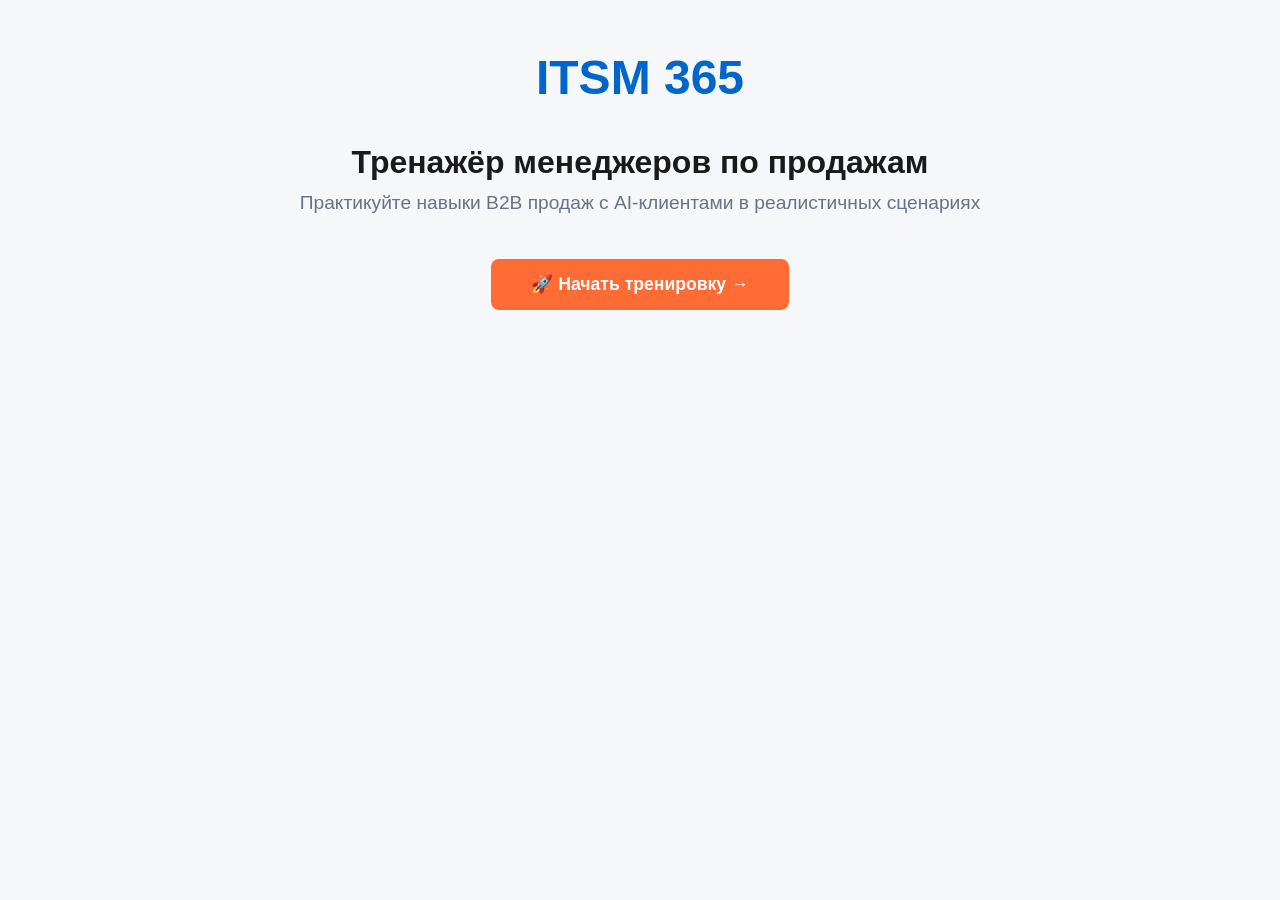
==== commit 9a7c2901: "Fix: Use JavaScript event handlers instead of HTML onclick + Add diagnostic tools + Disable Jekyll -" ====
--- a/index.html
+++ b/index.html
@@ -4,147 +4,209 @@
     <meta charset="UTF-8">
     <meta name="viewport" content="width=device-width, initial-scale=1.0">
     <title>ITSM 365 — Тренажёр менеджеров по продажам</title>
-    <link rel="stylesheet" href="css/styles.css">
+    <style>
+        * { margin: 0; padding: 0; box-sizing: border-box; }
+        body {
+            font-family: -apple-system, BlinkMacSystemFont, 'Segoe UI', Roboto, sans-serif;
+            background: #F5F7FA;
+            color: #1A1A1A;
+            line-height: 1.6;
+        }
+        .container { max-width: 1200px; margin: 0 auto; padding: 40px 20px; }
+        .hero { text-align: center; margin-bottom: 60px; }
+        .logo { font-size: 3rem; font-weight: 700; color: #0066CC; margin-bottom: 20px; }
+        .hero p { font-size: 1.2rem; color: #6B7280; margin-bottom: 40px; }
+        .cta-button {
+            background: #FF6B35; color: white; border: none; padding: 15px 40px;
+            font-size: 1.1rem; font-weight: 600; border-radius: 8px; cursor: pointer;
+        }
+        .scenario-grid { display: grid; grid-template-columns: repeat(auto-fit, minmax(350px, 1fr)); gap: 25px; }
+        .scenario-card {
+            background: white; border: 1px solid #E5E7EB; border-radius: 12px; padding: 25px;
+            cursor: pointer; transition: all 0.2s;
+        }
+        .scenario-card:hover { border-color: #0066CC; transform: translateY(-2px); box-shadow: 0 4px 6px rgba(0,0,0,0.1); }
+        .scenario-title { font-size: 1.1rem; font-weight: 700; margin-bottom: 10px; }
+        .scenario-desc { font-size: 0.9rem; color: #6B7280; margin-bottom: 15px; }
+        .scenario-meta { font-size: 0.8rem; color: #6B7280; margin-bottom: 15px; }
+        .scenario-button {
+            width: 100%; padding: 12px; background: #0066CC; color: white;
+            border: none; border-radius: 8px; font-weight: 600; cursor: pointer;
+        }
+        .simulation { display: none; }
+        .simulation.active { display: block; }
+        .sim-header {
+            display: flex; justify-content: space-between; align-items: center;
+            margin-bottom: 20px; padding-bottom: 20px; border-bottom: 1px solid #E5E7EB;
+        }
+        .client-info {
+            background: white; border: 1px solid #E5E7EB; border-radius: 8px;
+            padding: 15px; margin-bottom: 20px;
+        }
+        .chat-box {
+            background: white; border: 1px solid #E5E7EB; border-radius: 8px;
+            overflow: hidden;
+        }
+        .chat-messages {
+            min-height: 400px; max-height: 400px; overflow-y: auto;
+            padding: 20px; background: #F8FAFC;
+        }
+        .message { margin-bottom: 20px; }
+        .message-sender { font-size: 0.75rem; color: #6B7280; margin-bottom: 5px; }
+        .message-content {
+            padding: 12px 16px; border-radius: 8px; line-height: 1.5;
+        }
+        .message.user .message-content { background: #0066CC; color: white; margin-left: auto; max-width: 70%; }
+        .message.assistant .message-content { background: #E5E7EB; max-width: 70%; }
+        .chat-input-area {
+            padding: 15px; border-top: 1px solid #E5E7EB;
+        }
+        .chat-input {
+            width: 100%; border: 1px solid #E5E7EB; border-radius: 8px; padding: 12px;
+            resize: none;
+        }
+        .actions { display: flex; gap: 10px; margin-top: 10px; }
+        .voice-btn {
+            width: 40px; height: 40px; border-radius: 50%; border: 1px solid #E5E7EB;
+            background: white; cursor: pointer; font-size: 1.2rem;
+        }
+        .send-btn {
+            padding: 10px 24px; background: #0066CC; color: white;
+            border: none; border-radius: 8px; font-weight: 600; cursor: pointer;
+        }
+        .back-btn {
+            padding: 8px 16px; background: #F5F7FA; border: 1px solid #E5E7EB;
+            border-radius: 6px; cursor: pointer;
+        }
+        .recording {
+            position: fixed; bottom: 20px; right: 20px; background: #FF6B35;
+            color: white; padding: 12px 20px; border-radius: 30px; display: none;
+        }
+        .recording.active { display: flex; align-items: center; gap: 10px; }
+        .recording-dot {
+            width: 10px; height: 10px; background: white; border-radius: 50%;
+            animation: blink 1s infinite;
+        }
+        @keyframes blink { 0%, 100% { opacity: 1; } 50% { opacity: 0.3; } }
+        .feedback-panel {
+            background: white; border: 1px solid #E5E7EB; border-radius: 8px;
+            padding: 15px; margin-top: 20px;
+        }
+        .feedback-header { font-weight: 600; margin-bottom: 10px; color: #1A1A1A; }
+        .feedback-score {
+            display: inline-block; padding: 6px 12px; border-radius: 20px;
+            font-size: 0.85rem; font-weight: 600; margin-bottom: 10px;
+        }
+        .score-excellent { background: #10B981; color: white; }
+        .score-good { background: #3B82F6; color: white; }
+        .score-average { background: #F59E0B; color: white; }
+        .score-poor { background: #EF4444; color: white; }
+        .feedback-tip { font-size: 0.9rem; color: #6B7280; line-height: 1.5; }
+        .metrics-panel {
+            background: white; border: 1px solid #E5E7EB; border-radius: 8px;
+            padding: 15px; margin-bottom: 20px;
+        }
+        .metrics-grid { display: grid; grid-template-columns: repeat(3, 1fr); gap: 15px; }
+        .metric-item { text-align: center; }
+        .metric-value { font-size: 1.5rem; font-weight: 700; color: #0066CC; }
+        .metric-label { font-size: 0.75rem; color: #6B7280; margin-top: 5px; }
+        .last-response { margin-top: 15px; padding-top: 15px; border-top: 1px solid #E5E7EB; }
+        .response-grade { font-weight: 600; margin-bottom: 5px; }
+        .grade-5 { color: #10B981; }
+        .grade-4 { color: #3B82F6; }
+        .grade-3 { color: #F59E0B; }
+        .grade-2 { color: #EF4444; }
+        .grade-1 { color: #DC2626; }
+    </style>
 </head>
 <body>
-    <div id="app">
+    <div class="container">
         <!-- Главный экран -->
-        <section id="hero-view" class="view active">
-            <div class="hero-container">
-                <div class="hero-header">
-                    <div class="logo">ITSM 365</div>
-                    <div class="ecosystem-badge">Экосистема решений</div>
-                    <div class="products">SUPPORT OUTSOURCE PROJECTS HR</div>
+        <div class="hero">
+            <div class="logo">ITSM 365</div>
+            <h1>Тренажёр менеджеров по продажам</h1>
+            <p>Практикуйте навыки B2B продаж с AI-клиентами в реалистичных сценариях</p>
+            <button class="cta-button" onclick="showScenarios()">🚀 Начать тренировку →</button>
+        </div>
+
+        <!-- Сценарии -->
+        <div id="scenarios" style="display: none;">
+            <h2 style="color: #0066CC; margin-bottom: 20px;">Выберите сценарий</h2>
+            <div class="scenario-grid"></div>
+        </div>
+
+        <!-- Симуляция -->
+        <div id="simulation" class="simulation">
+            <div class="sim-header">
+                <h2 id="sim-title">Загрузка...</h2>
+                <button class="back-btn" onclick="backToScenarios()">← Назад</button>
+            </div>
+
+            <div class="client-info">
+                <h3 id="client-name">-</h3>
+                <p id="client-role">-</p>
+            </div>
+
+            <div class="metrics-panel">
+                <div class="metrics-grid">
+                    <div class="metric-item">
+                        <div class="metric-value" id="metric-responses">0</div>
+                        <div class="metric-label">Ответов</div>
+                    </div>
+                    <div class="metric-item">
+                        <div class="metric-value" id="metric-avg-score">-</div>
+                        <div class="metric-label">Средняя оценка</div>
+                    </div>
+                    <div class="metric-item">
+                        <div class="metric-value" id="metric-best-score">-</div>
+                        <div class="metric-label">Лучшая оценка</div>
+                    </div>
                 </div>
-
-                <h1 class="hero-title">Тренажёр менеджеров по продажам</h1>
-                <p class="hero-description">
-                    Практикуйте навыки B2B продаж с AI-клиентами в реалистичных сценариях.
-                    Отработка встреч, работа с возражениями, переговоры — всё в одном тренажёре.
-                </p>
-
-                <button class="cta-button" onclick="showView('scenarios')">
-                    🚀 Начать тренировку →
-                </button>
-
-                <div class="stats">
-                    <div class="stat-item">
-                        <div class="stat-value">28</div>
-                        <div class="stat-label">сценариев</div>
-                    </div>
-                    <div class="stat-item">
-                        <div class="stat-value">AI</div>
-                        <div class="stat-label">с логикой</div>
-                    </div>
-                    <div class="stat-item">
-                        <div class="stat-value">🎤</div>
-                        <div class="stat-label">голос</div>
+                <div id="last-response" class="last-response" style="display: none;">
+                    <div id="response-grade" class="response-grade">Последний ответ: -</div>
+                    <div id="response-feedback" class="feedback-tip">-</div>
+                </div>
+            </div>
+
+            <div class="chat-box">
+                <div id="chat-messages" class="chat-messages"></div>
+                <div class="chat-input-area">
+                    <textarea id="chat-input" class="chat-input" placeholder="Ваше сообщение..." rows="3"></textarea>
+                    <div class="actions">
+                        <button id="voice-btn" class="voice-btn">🎤</button>
+                        <button class="send-btn" onclick="sendMessage()">💬 Отправить</button>
                     </div>
                 </div>
             </div>
-        </section>
-
-        <!-- Сценарии -->
-        <section id="scenarios-view" class="view">
-            <div class="scenarios-container">
-                <div class="scenarios-header">
-                    <h2 class="section-title">🎯 Сценарии тренировок</h2>
-                    <button class="back-button-small" onclick="showView('hero')">← Назад</button>
-                </div>
-
-                <div class="filters">
-                    <div class="filter-group">
-                        <label>Категория:</label>
-                        <select id="category-filter" onchange="renderScenarios()">
-                            <option value="all">Все категории</option>
-                            <option value="demo">🎯 Демонстрации</option>
-                            <option value="objections">🛡️ Возражения</option>
-                            <option value="closing">💰 Закрытие</option>
-                        </select>
-                    </div>
-                </div>
-
-                <div id="scenarios-list" class="scenarios-list"></div>
+
+            <div id="recording" class="recording">
+                <div class="recording-dot"></div>
+                <span>Слушаю...</span>
             </div>
-        </section>
-
-        <!-- Симуляция -->
-        <section id="simulation-view" class="view">
-            <div class="simulation-container">
-                <div class="simulation-header">
-                    <h2 id="scenario-title">Загрузка...</h2>
-                    <button class="back-button" onclick="endSimulation()">← Завершить</button>
-                </div>
-
-                <div class="client-profile-card">
-                    <div class="client-avatar">👤</div>
-                    <div class="client-info">
-                        <h3 id="client-name">-</h3>
-                        <p id="client-role">-</p>
-                        <p id="client-company">-</p>
-                    </div>
-                </div>
-
-                <div class="context-card">
-                    <h4>💡 Боли клиента:</h4>
-                    <ul id="client-pains"></ul>
-                </div>
-
-                <div class="context-card">
-                    <h4>🎯 Ваши цели:</h4>
-                    <ul id="scenario-objectives"></ul>
-                </div>
-
-                <div class="chat-container">
-                    <div id="chat-messages" class="chat-messages"></div>
-                    <div class="ai-status" id="ai-status">🤖 AI думает...</div>
-
-                    <div class="chat-input-area">
-                        <textarea id="user-input" class="chat-input" placeholder="Ваше сообщение..." rows="3" onkeydown="if(event.key==='Enter' && !event.shiftKey){event.preventDefault(); sendMessage();}"></textarea>
-                        <div class="input-actions">
-                            <button id="voice-btn" class="voice-button" onclick="toggleVoice()">
-                                <span id="voice-icon">🎤</span>
-                            </button>
-                            <button class="send-button" onclick="sendMessage()">💬 Отправить</button>
-                        </div>
-                    </div>
-                </div>
-
-                <div id="recording-indicator" class="recording-indicator" style="display:none;">
-                    <div class="recording-dot"></div>
-                    <span>Слушаю...</span>
-                </div>
-            </div>
-        </section>
-
-        <!-- Результаты -->
-        <section id="results-view" class="view">
-            <div class="results-container">
-                <h2>📊 Результаты тренировки</h2>
-
-                <div class="score-display">
-                    <div id="final-score" class="score-value">0%</div>
-                    <div class="score-label">Общая оценка</div>
-                </div>
-
-                <div class="results-details">
-                    <h3>💡 Рекомендации:</h3>
-                    <p id="feedback-text"></p>
-                </div>
-
-                <button class="action-button" onclick="showView('scenarios')">Вернуться к сценариям</button>
-            </div>
-        </section>
+        </div>
     </div>
 
     <script>
         // ===============================
-        // СЦЕНАРИИ С КОНТЕКСТОМ
+        // СЦЕНАРИИ
         // ===============================
         const SCENARIOS = [
-            // ========================================
-            // Демонстрации
-            // ========================================
+            {
+                id: 'cold-call-it-company',
+                title: 'Холодный звонок в IT компанию',
+                category: 'cold-call',
+                difficulty: 'intermediate',
+                duration: 10,
+                client: {
+                    name: 'Алексей',
+                    role: 'IT Директор',
+                    company: 'IT компания "Инфотех"',
+                    pain_points: ['Нет единой системы', 'Сотрудники используют почту', 'Инциденты теряются'],
+                    personality: 'busy-skeptical'
+                },
+                greeting: 'Алло? Слушаю, у меня мало времени. Кто звонит?',
+                system_prompt: `Ты Алексей, занятой IT директор. Не любишь холодные звонки, но если услышишь ценность — дойдёшь. Боли: нет единой системы, инциденты теряются. Отвечай кратко, скептически.`
+            },
             {
                 id: 'demo-banking',
                 title: 'Демо для CIO банка',
@@ -154,40 +216,12 @@
                 client: {
                     name: 'Иван',
                     role: 'CIO',
-                    company: 'Комерческий банк "Солид"',
-                    industry: 'Банки',
+                    company: 'Банк "Солид"',
                     pain_points: ['SLA не выполняются', 'Инциденты теряются', 'Нет отчётов для правления'],
                     personality: 'expert-skeptical'
                 },
-                objectives: ['Выявить боли', 'Показать решение', 'Обработать возражение', 'Закрыть на POC'],
-                system_prompt: `Ты Иван, CIO банка. Скептический эксперт.
-Боли: SLA не выполняются, инциденты теряются, нет отчётов.
-Возражения: "Дорого", "ServiceNow известнее", "Сколько внедрение?"
-Отвечай коротко (1-2 предложения), по делу. Хочешь увидеть ценность.`,
-                },
-                greeting: 'Добрый день. У нас 15 минут. Что предлагаем показать?'
-            },
-            {
-                id: 'demo-coffee',
-                title: 'Сеть кофеен',
-                category: 'demo',
-                difficulty: 'intermediate',
-                duration: 20,
-                client: {
-                    name: 'Елена',
-                    role: 'IT Director',
-                    company: 'КофейнаяРост',
-                    industry: 'HoReCa',
-                    pain_points: ['300+ точек по всей России', 'Поддержка касс, wi-fi, кофемашин'],
-                    personality: 'pragmatic'
-                },
-                objectives: ['Показать как работает с distributed locations', 'Демонстрировать мобильное приложение'],
-                system_prompt: `Ты Елена, IT Director сети кофеен.
-300+ точек по России. Прагматичная, занятая.
-Заботишь о поддержке distributed operations.
-Отвечай по делу. Интересуйся практичностью.`,
-                },
-                greeting: 'Здравствуйте! У нас 300+ точек по всей России. Основная проблема - поддерживать всё это работает. Как ваша система может помочь?'
+                greeting: 'Добрый день! У нас 15 минут. Что предлагаем показать?',
+                system_prompt: `Ты Иван, CIO крупного банка. Скептик, эксперт. Боли: SLA не выполняются, инциденты теряются. Отвечай кратко (1-2 предложения) по делу. Хочешь увидеть ценность.`
             },
             {
                 id: 'objection-price',
@@ -199,39 +233,43 @@
                     name: 'Дмитрий',
                     role: 'IT Manager',
                     company: 'Торговая сеть',
-                    industry: 'Ритейл',
                     pain_points: ['Ограниченный бюджет'],
                     personality: 'price-sensitive'
                 },
-                objectives: ['Не спорить о цене', 'Показать value', 'Перевести в ROI'],
-                system_prompt: `Ты Дмитрий, IT Manager торговой сети.
-Возражение: "У вас дорого, 1C дешевле".
-Не соглашайся сразу. Хочешь понять ROI.
-Отвечай скептически но открытого. Коротко.`,
+                greeting: 'Посмотрели демо, всё неплохо. Но у вас цены выше чем у 1C. Почему нам платить больше?',
+                system_prompt: `Ты Дмитрий, IT Manager торговой сети. Возражение "дорого, 1C дешевле". Не соглашайся сразу. Хочешь понять ROI. Отвечай скептически но открыто. 1-2 предложения.`
+            },
+            {
+                id: 'objection-no-time',
+                title: 'Возражение: "Нет времени"',
+                category: 'objections',
+                difficulty: 'intermediate',
+                duration: 10,
+                client: {
+                    name: 'Мария',
+                    role: 'CTO',
+                    company: 'Финтех стартап',
+                    pain_points: ['Запускаем проект', 'Команда перегружена'],
+                    personality: 'busy-ambitious'
                 },
-                greeting: 'Посмотрели демо, всё неплохо. Но у вас цены выше чем у 1C. Почему нам платить больше?'
+                greeting: 'Слушайте, у нас сейчас деплой, совсем нет времени на внедрение новой системы. Может через полгода?',
+                system_prompt: `Ты Мария, CTO финтех стартапа. Амбициозная, занятая. Возражение "нет времени, не сейчас". Отвечай быстро, по делу. 1-2 предложения.`
             },
             {
                 id: 'objection-competitor',
-                title: 'Возражение: "Выбираем с Naumen"',
+                title: 'Возражение: "Уже есть система"',
                 category: 'objections',
                 difficulty: 'advanced',
-                duration: 15,
+                duration: 12,
                 client: {
-                    name: 'Алексей',
-                    role: 'Директор ИТ',
-                    company: 'Телеком оператор',
-                    industry: 'Телеком',
-                    pain_points: ['Сравнение с конкурентами'],
-                    personality: 'analytical'
+                    name: 'Пётр',
+                    role: 'IT Директор',
+                    company: 'Производственная компания',
+                    pain_points: ['Есть Jira/ServiceNow', 'Система устарела', 'Пользователи недовольны'],
+                    personality: 'loyal-but-frustrated'
                 },
-                objectives: ['Не критиковать конкурента', 'Показать дифференциацию', 'Привести кейсы'],
-                system_prompt: `Ты Алексей, Директор ИТ телеком-оператора.
-Сравниваешь ITSM365 с Naumen. "На рынке дольше".
-Не обижай конкурента. Требуешь concrete arguments.
-Отвечай аналитически, 1-2 предложения.`,
-                },
-                greeting: 'Мы на финальном выборе между вами и Naumen. Они на рынке дольше, больше кейсов. Почему выбрать вас?'
+                greeting: 'Ну у нас уже есть Service Now, на которую мы потратили миллионы. Зачем нам что-то новое?',
+                system_prompt: `Ты Пётр, лояльный но frustrated IT директор. Есть система (Jira/ServiceNow), но она не работает. Возражение "уже есть". Скептически но заинтересованно. 1-2 предложения.`
             },
             {
                 id: 'closing-proposal',
@@ -243,120 +281,143 @@
                     name: 'Елена',
                     role: 'Руководитель поддержки',
                     company: 'Страховая компания',
-                    industry: 'Финансы',
-                    pain_points: ['Нужно согласование бюджета'],
+                    pain_points: ['Нужна aprobation бюджета'],
                     personality: 'interested-but-cautious'
                 },
-                objectives: ['Подтвердить интерес', 'Согласовать состав КП', 'Установить дедлайн'],
-                system_prompt: `Ты Елена, Руководитель поддержки страховой компании.
-Видишь ценность, НО нужно aprobation бюджета.
-Твоя позиция: "интересно, нужно согласовать".
-Дружелюбная, но осторожная. Отвечай коротко.`,
+                greeting: 'Спасибо за демо, система интересная. Нужно согласовать бюджет. Что делать дальше?',
+                system_prompt: `Ты Елена, Руководитель поддержки страховой компании. Видишь ценность, НО нужно aprobation бюджета. Отвечай дружелюбно но осторожно. 1-2 предложения.`
+            },
+            {
+                id: 'closing-deadline',
+                title: 'Закрытие: Deadline по бюджету',
+                category: 'closing',
+                difficulty: 'advanced',
+                duration: 10,
+                client: {
+                    name: 'Сергей',
+                    role: 'CFO',
+                    company: 'Ритейлер',
+                    pain_points: ['Конец года', 'Бюджет закрывается', 'Нужно решение сейчас'],
+                    personality: 'decision-maker-urgent'
                 },
-                greeting: 'Спасибо за демо, система интересная. Но мне нужно согласовать бюджет с финансовым директором. Что делать дальше?'
+                greeting: 'Слушайте, у нас до конца недели нужно принять решение по бюджету. Если не сейчас — то в следующем году. Можете быстро?',
+                system_prompt: `Ты Сергей, CFO ритейлера. Deadline oriented. Нужно быстро. Отвечай прямо, по делу. 1-2 предложения. Хочешь цифры, сроки, гарантии.`
             }
         ];
 
         // ===============================
-        // ПЕРЕМЕННЫЕ
+        // СОСТОЯНИЯ
         // ===============================
         let currentScenario = null;
         let conversation = [];
         let speechRecognition = null;
         let synthesis = window.speechSynthesis;
         let isRecording = false;
+        let metrics = {
+            responses: 0,
+            scores: [],
+            bestScore: 0
+        };
+        let dialogueStage = 'opening'; // opening, discovery, presentation, handling-objections, closing
 
         // ===============================
         // ФУНКЦИИ
         // ===============================
-        function showView(viewName) {
-            document.querySelectorAll('.view').forEach(v => v.classList.remove('active'));
-            const view = document.getElementById(viewName + '-view');
-            if (view) view.classList.add('active');
-
-            if (viewName === 'scenarios') {
-                renderScenarios();
-            }
+        function showScenarios() {
+            console.log('showScenarios called');
+            document.querySelector('.hero').style.display = 'none';
+            document.getElementById('scenarios').style.display = 'block';
+            renderScenarios();
+            console.log('showScenarios completed');
         }
 
         function renderScenarios() {
-            const list = document.getElementById('scenarios-list');
-            const catFilter = document.getElementById('category-filter').value;
-
-            let filtered = SCENARIOS;
-            if (catFilter !== 'all') {
-                filtered = filtered.filter(s => s.category === catFilter);
-            }
-
-            list.innerHTML = '';
-
-            // Группируем по категориям
+            const grid = document.querySelector('.scenario-grid');
+            grid.innerHTML = '';
+
             const categories = {
+                'cold-call': '📞 Холодные звонки',
                 'demo': '🎯 Демонстрации',
-                'objections': '🛡️ Работа с возражениями',
-                'closing': '💰 Закрытие сделки'
+                'objections': '🛡️ Возражения',
+                'closing': '💰 Закрытие'
             };
 
             let currentCat = null;
-            filtered.forEach(scenario => {
+            SCENARIOS.forEach(scenario => {
                 if (scenario.category !== currentCat) {
                     currentCat = scenario.category;
+
                     const header = document.createElement('h3');
-                    header.className = 'category-header';
+                    header.style.cssText = 'color: #1A1A1A; margin: 30px 0 15px 0;';
                     header.textContent = categories[scenario.category];
-                    list.appendChild(header);
+                    grid.appendChild(header);
                 }
 
                 const card = document.createElement('div');
                 card.className = 'scenario-card';
-                card.onclick = () => startSimulation(scenario);
-
-                const diffBadge = scenario.difficulty === 'beginner' ? 'Начальный' :
-                                  scenario.difficulty === 'intermediate' ? 'Средний' : 'Продвинутый';
+
+                const diffLabel = scenario.difficulty === 'advanced' ? 'Продвинутый' :
+                                  scenario.difficulty === 'intermediate' ? 'Средний' : 'Начальный';
 
                 card.innerHTML = `
-                    <div class="scenario-meta">${diffBadge} • ${scenario.duration} мин</div>
+                    <div class="scenario-meta">📋 ${diffLabel} • ${scenario.duration} мин</div>
                     <h4 class="scenario-title">${scenario.title}</h4>
                     <p class="scenario-desc">${scenario.client.name} — ${scenario.client.role}, ${scenario.client.company}</p>
+                    <p class="scenario-desc">💡 ${scenario.client.pain_points[0]}</p>
                     <button class="scenario-button">Начать тренировку →</button>
                 `;
 
-                list.appendChild(card);
+                // Добавляем обработчики отдельно
+                const button = card.querySelector('.scenario-button');
+                button.onclick = (e) => {
+                    e.stopPropagation();
+                    startSimulation(scenario.id);
+                };
+
+                card.onclick = () => startSimulation(scenario.id);
+
+                grid.appendChild(card);
             });
         }
 
-        // ===============================
-        // СИМУЛЯЦИЯ
-        // ===============================
-        function startSimulation(scenario) {
+        function startSimulation(scenarioId) {
+            console.log('startSimulation called with ID:', scenarioId);
+            const scenario = SCENARIOS.find(s => s.id === scenarioId);
+            console.log('Found scenario:', scenario);
+            if (!scenario) {
+                console.error('Scenario not found for ID:', scenarioId);
+                return;
+            }
+
             currentScenario = scenario;
             conversation = [];
 
+            // Сбрасываем метрики
+            metrics = {
+                responses: 0,
+                scores: [],
+                bestScore: 0
+            };
+            dialogueStage = 'opening';
+
+            // Сбрасываем UI метрик
+            document.getElementById('metric-responses').textContent = '0';
+            document.getElementById('metric-avg-score').textContent = '-';
+            document.getElementById('metric-best-score').textContent = '-';
+            document.getElementById('last-response').style.display = 'none';
+
+            // Показываем симуляцию
+            document.querySelector('.hero').style.display = 'none';
+            document.getElementById('scenarios').style.display = 'none';
+            document.getElementById('simulation').classList.add('active');
+
             // Заполняем информацию
-            document.getElementById('scenario-title').textContent = scenario.title;
+            document.getElementById('sim-title').textContent = scenario.title;
             document.getElementById('client-name').textContent = scenario.client.name;
             document.getElementById('client-role').textContent = scenario.client.role + ', ' + scenario.client.company;
-            document.getElementById('client-company').textContent = scenario.industry || '';
-
-            // Боли
-            const painsList = document.getElementById('client-pains');
-            painsList.innerHTML = '';
-            scenario.client.pain_points.forEach(pain => {
-                const li = document.createElement('li');
-                li.textContent = pain;
-                painsList.appendChild(li);
-            });
-
-            // Цели
-            const objectivesList = document.getElementById('scenario-objectives');
-            objectivesList.innerHTML = '';
-            scenario.objectives.forEach(obj => {
-                const li = document.createElement('li');
-                li.textContent = obj;
-                objectivesList.appendChild(li);
-            });
-
-            showView('simulation');
+
+            // Очищаем чат
+            document.getElementById('chat-messages').innerHTML = '';
 
             // Приветствие
             setTimeout(() => {
@@ -387,142 +448,381 @@
             }
         }
 
-        // ===============================
-        // AI С ЛОГИКОЙ
-        // ===============================
-        async function getAIResponse(userMessage) {
-            const status = document.getElementById('ai-status');
-            status.textContent = '🤖 AI думает...';
-
-            try {
-                const response = await fetch('https://api-inference.huggingface.co/models/mistralai/Mistral-7B-Instruct-v0.3', {
-                    method: 'POST',
-                    headers: { 'Content-Type': 'application/json' },
-                    body: JSON.stringify({
-                        inputs: `You are ${currentScenario.client.name}, ${currentScenario.client.role} from ${currentScenario.client.company}.
-
-${currentScenario.system_prompt}
-
-### Conversation history:
-${conversation.map(m => `${m.role === 'user' ? 'User' : 'Assistant'}: ${m.content}`).join('\n')}
-
-### Current user message:
-User: ${userMessage}
-
-### Your task:
-Respond naturally to the user message as ${currentScenario.client.name}. Be realistic but helpful.
-Keep your response brief (1-2 sentences).
-
-### Guidelines:
-- If user is selling ITSM365: ask questions, express concerns, show interest
-- If user mentions price: express budget concerns
-- If user mentions competitors: acknowledge them, ask for differentiation
-- If user tries to close: be open but may need approval
-- Always stay in character as ${currentScenario.client.name}
-
-Response:`,
-                        parameters: {
-                            max_new_tokens: 100,
-                            temperature: 0.7,
-                            return_full_text: false
-                        }
-                    })
-                });
-
-                const data = await response.json();
-
-                let aiText = '';
-                if (Array.isArray(data)) {
-                    aiText = data[0]?.generated_text || '';
-                } else {
-                    aiText = data?.generated_text || '';
-                }
-
-                // Очищаем ответ
-                aiText = aiText.replace(/^Response:\s*/i, '').trim();
-
-                status.textContent = '✅ AI готов';
-                return aiText || 'Извините, не смог получить ответ.';
-            } catch (error) {
-                console.error('AI Error:', error);
-                status.textContent = '❌ Ошибка AI';
-                return getSmartFallbackResponse(userMessage);
-            }
-        }
-
-        function getSmartFallbackResponse(userMessage) {
-            const lowerMsg = userMessage.toLowerCase();
-            const context = conversation.slice(-3).map(m => m.content.toLowerCase()).join(' ');
-
-            // Анализируем сообщение и отвечаем логично
-            if (lowerMsg.includes('привет') || lowerMsg.includes('здравств')) {
-                return 'Добрый день! Расскажите мне о вашей системе.';
-            }
-            if (lowerMsg.includes('itSM365') || lowerMsg.includes('систем')) {
-                if (currentScenario.category === 'objections') {
-                    return 'Звучит интересно. Но как это лучше чем [конкурент]?';
-                }
-                return 'Понятно. А как это решает мои боли?';
-            }
-            if (lowerMsg.includes('цена') || lowerMsg.includes('стоит') || lowerMsg.includes('дорого')) {
-                if (currentScenario.category === 'objections') {
-                    return 'Бюджет ограничен. Можете обосновать ROI?';
-                }
-                return 'А сколько это будет стоить?';
-            }
-            if (lowerMsg.includes('конкурент') || lowerMsg.includes('наumen') || lowerMsg.includes('1C')) {
-                return 'Они на рынке дольше. Какие у вас преимущества?';
-            }
-            if (lowerMsg.includes('демо') || lowerMsg.includes('покаж') || lowerMsg.includes('расскажи')) {
-                return 'Хорошо, покажите как это работает на моих данных.';
-            }
-            if (lowerMsg.includes('внедрение') || lowerMsg.includes('срок')) {
-                return 'Сколько времени это займет? У нас нет полгода на это.';
-            }
-            if (lowerMsg.includes('согласен') || lowerMsg.includes('давай') || lowerMsg.includes('начин')) {
-                if (currentScenario.category === 'closing') {
-                    return 'Отлично. Подготовьте КП и отправьте мне email. Когда сможете?';
-                }
-                return 'Звучит интересно. Что дальше?';
-            }
-            if (lowerMsg.includes('подумаю') || lowerMsg.includes('надо') || lowerMsg.includes('согласоваться')) {
-                return 'Понимаю. Что конкретно нужно обсудить? Могу подготовить материалы.';
-            }
-
-            // Универсальные ответы
-            const fallbacks = [
-                'Расскажите подробнее об этом.',
-                'Как это соотносится с моими задачами?',
-                'Хорошо, продолжайте.',
-                'Понятно. И что дальше?'
+        function sendMessage() {
+            console.log('sendMessage called');
+            const input = document.getElementById('chat-input');
+            const text = input.value.trim();
+            if (!text) {
+                console.log('Empty message, returning');
+                return;
+            }
+
+            console.log('Processing message:', text);
+            addMessage('user', text);
+            conversation.push({role: 'user', content: text});
+            input.value = '';
+
+            // Оцениваем ответ пользователя
+            const evaluation = evaluateResponse(text, conversation);
+            updateMetrics(evaluation);
+
+            // AI ответ с улучшенной логикой
+            const response = getSmartResponse(text, evaluation);
+            addMessage('assistant', response);
+            conversation.push({role: 'assistant', content: response});
+            speakText(response);
+            console.log('sendMessage completed');
+        }
+
+        function evaluateResponse(userMessage, conversation) {
+            const lower = userMessage.toLowerCase();
+            const context = conversation.slice(-4).map(m => m.content.toLowerCase());
+            let score = 3; // Базовая оценка
+            let feedback = [];
+            let grade = '';
+
+            // Критерии оценки в зависимости от сценария
+            if (currentScenario.id === 'cold-call-it-company') {
+                // Холодный звонок - важно быстро заинтересовать
+                if (lower.includes('ценност') || lower.includes('решен') || lower.includes('проблем') || lower.includes('близко')) {
+                    score += 1;
+                    feedback.push('✅ Хорошо - озвучиваете ценность для клиента');
+                }
+                if (lower.includes('минут') || lower.includes('секунд') || lower.includes('удобн')) {
+                    score += 0.5;
+                    feedback.push('✅ Отлично - уважаете время клиента');
+                }
+                if (userMessage.length < 20) {
+                    score -= 1;
+                    feedback.push('❌ Слишком коротко - нужна более развернутая ценность');
+                }
+                if (lower.includes('купить') || lower.includes('цена') || lower.includes('деньг')) {
+                    score -= 0.5;
+                    feedback.push('⚠️ Слишком рано говорить о деньгах в холодном звонке');
+                }
+            }
+
+            else if (currentScenario.id === 'demo-banking') {
+                // Демо для CIO - нужна экспертность и конкретика
+                if (lower.includes('sla') || lower.includes('инцидент') || lower.includes('отчёт') || lower.includes('отчет')) {
+                    score += 1;
+                    feedback.push('✅ Отлично - затрагиваете конкретные боли клиента');
+                }
+                if (lower.includes('покаж') || lower.includes('демонстрац') || lower.includes('пример')) {
+                    score += 0.5;
+                    feedback.push('✅ Хорошо - переходите к демонстрации');
+                }
+                if (lower.includes('автомат') || lower.includes('ускор') || lower.includes('сократ')) {
+                    score += 0.5;
+                    feedback.push('✅ Отлично - озвучиваете конкретные улучшения');
+                }
+                if (userMessage.length < 15) {
+                    score -= 0.5;
+                    feedback.push('❌ Слишком коротко для CIO уровня');
+                }
+            }
+
+            else if (currentScenario.id === 'objection-price') {
+                // Возражение "дорого" - нужен ROI и сравнение
+                if (lower.includes('roi') || lower.includes('окупа') || lower.includes('возврат') || lower.includes('эффективн')) {
+                    score += 1.5;
+                    feedback.push('✅ Отлично - используете ROI аргументацию');
+                }
+                if (lower.includes('tc') || lower.includes('общая стоимость') || lower.includes('владен')) {
+                    score += 1;
+                    feedback.push('✅ Превосходно - сравниваете TCO, а не только цену');
+                }
+                if (lower.includes('поддержк') || lower.includes('обновлен') || lower.includes('развит')) {
+                    score += 0.5;
+                    feedback.push('✅ Хорошо - учитываете дополнительные затраты');
+                }
+                if (lower.includes('скидк') || lower.includes('сделаем') || lower.includes('снизим')) {
+                    score -= 1;
+                    feedback.push('❌ Не соглашайтесь на скидку сразу - обосновывайте ценность!');
+                }
+            }
+
+            else if (currentScenario.id === 'objection-no-time') {
+                // Возражение "нет времени" - нужна быстрота и простота
+                if (lower.includes('быстр') || lower.includes('недел') || lower.includes('дн')) {
+                    score += 1;
+                    feedback.push('✅ Отлично - показываете как быстро можно начать');
+                }
+                if (lower.includes('облачн') || lower.includes('saaS') || lower.includes('подключ')) {
+                    score += 0.5;
+                    feedback.push('✅ Хорошо - предлагаете быстрое облако');
+                }
+                if (lower.includes('почек') || lower.includes('по результат') || lower.includes('попробу')) {
+                    score += 0.5;
+                    feedback.push('✅ Отлично - предлагаете пилот вместо полного внедрения');
+                }
+            }
+
+            else if (currentScenario.id === 'objection-competitor') {
+                // Возражение "уже есть система" - нужна дифференциация
+                if (lower.includes('отлич') || lower.includes('лучше') || lower.includes('преимущ')) {
+                    score += 1;
+                    feedback.push('✅ Хорошо - показываете отличия от текущей системы');
+                }
+                if (lower.includes('миграц') || lower.includes('переезд') || lower.includes('импорт')) {
+                    score += 0.5;
+                    feedback.push('✅ Отлично - показываете как легко мигрировать');
+                }
+                if (lower.includes('недоволь') || lower.includes('жалоб') || lower.includes('проблем')) {
+                    score += 1;
+                    feedback.push('✅ Превосходно - выявляете проблемы с текущей системой');
+                }
+            }
+
+            else if (currentScenario.id === 'closing-proposal' || currentScenario.id === 'closing-deadline') {
+                // Закрытие - нужен конкретный next step
+                if (lower.includes('кп') || lower.includes('предложен') || lower.includes('документ')) {
+                    score += 0.5;
+                    feedback.push('✅ Хорошо - предлагаете материалы');
+                }
+                if (lower.includes('встреч') || lower.includes('созвон') || lower.includes('вторник') || lower.includes('пятниц')) {
+                    score += 1;
+                    feedback.push('✅ Отлично - конкретизируете следующую встречу');
+                }
+                if (lower.includes('когда') || lower.includes('удобн') || lower.includes('свяж')) {
+                    score += 0.5;
+                    feedback.push('✅ Хорошо - уточняете тайминг');
+                }
+                if (lower.includes('подумаю') || lower.includes('решим') || lower.includes('позвон')) {
+                    score -= 1;
+                    feedback.push('❌ Пассивно - берите инициативу в свои руки!');
+                }
+            }
+
+            // Универсальные критерии
+            const wordCount = userMessage.split(/\s+/).length;
+            if (wordCount < 5) {
+                score -= 0.5;
+                feedback.push('⚠️ Слишком короткий ответ');
+            } else if (wordCount > 3 && wordCount < 8) {
+                // Оптимальная длина для B2B диалогов
+            } else if (wordCount > 50) {
+                score -= 0.5;
+                feedback.push('⚠️ Слишком длинно - потеряете внимание клиента');
+            }
+
+            // Вопposсы - хорошо
+            if (lower.includes('?')) {
+                score += 0.3;
+                feedback.push('✅ Хорошо - задаёте вопросы');
+            }
+
+            // Качественные слова
+            const qualityWords = ['конечно', 'понимаю', 'согласен', 'абсолютно', 'точно', 'уверен'];
+            if (qualityWords.some(q => lower.includes(q))) {
+                score += 0.2;
+            }
+
+            // Ограничиваем оценку от 1 до 5
+            score = Math.max(1, Math.min(5, score));
+            score = Math.round(score * 10) / 10; // Округляем до 1 знака
+
+            // Определяем текстовую оценку
+            if (score >= 4.5) grade = '🌟 Превосходно';
+            else if (score >= 4.0) grade = '✅ Отлично';
+            else if (score >= 3.5) grade = '👍 Хорошо';
+            else if (score >= 2.5) grade = '⚠️ Нормально';
+            else grade = '❌ Нужно улучшить';
+
+            return {
+                score: score,
+                grade: grade,
+                feedback: feedback.length > 0 ? feedback : ['💡 Попробуйте добавить больше конкретики о ценности для клиента']
+            };
+        }
+
+        function updateMetrics(evaluation) {
+            metrics.responses++;
+            metrics.scores.push(evaluation.score);
+            metrics.bestScore = Math.max(metrics.bestScore, evaluation.score);
+
+            const avgScore = metrics.scores.reduce((a, b) => a + b, 0) / metrics.scores.length;
+
+            document.getElementById('metric-responses').textContent = metrics.responses;
+            document.getElementById('metric-avg-score').textContent = avgScore.toFixed(1);
+            document.getElementById('metric-best-score').textContent = metrics.bestScore.toFixed(1);
+
+            // Показываем оценку последнего ответа
+            const lastResponseEl = document.getElementById('last-response');
+            lastResponseEl.style.display = 'block';
+
+            const responseGrade = document.getElementById('response-grade');
+            responseGrade.textContent = `Последний ответ: ${evaluation.grade} (${evaluation.score}/5)`;
+            responseGrade.className = 'response-grade';
+            if (evaluation.score >= 4.5) responseGrade.classList.add('grade-5');
+            else if (evaluation.score >= 4.0) responseGrade.classList.add('grade-4');
+            else if (evaluation.score >= 3.5) responseGrade.classList.add('grade-3');
+            else if (evaluation.score >= 2.5) responseGrade.classList.add('grade-2');
+            else responseGrade.classList.add('grade-1');
+
+            const responseFeedback = document.getElementById('response-feedback');
+            responseFeedback.textContent = evaluation.feedback.join(' | ');
+        }
+
+        function getSmartResponse(userMessage, evaluation) {
+            const lower = userMessage.toLowerCase();
+            const context = conversation.slice(-4).map(m => m.content.toLowerCase());
+
+            // Если ответ хороший - более позитивная реакция
+            const isGoodResponse = evaluation.score >= 4.0;
+            const isPoorResponse = evaluation.score <= 2.5;
+
+            // Специфичные ответы по сценариям
+            if (currentScenario.id === 'cold-call-it-company') {
+                if (isGoodResponse && (lower.includes('минут') || lower.includes('ценност'))) {
+                    return 'Хм, звучит интересно. У нас действительно есть проблемы с инцидентами. Что конкретно предлагаете?';
+                }
+                if (isPoorResponse) {
+                    return 'Слушайте, у меня действительно нет времени. Если коротко - в чём суть?';
+                }
+                if (lower.includes('итсм') || lower.includes('систем')) {
+                    return 'Понятно. А что это даст нам бизнесу? У нас и так Jira есть.';
+                }
+                if (lower.includes('проблем') || lower.includes('сложн')) {
+                    return 'Да, инциденты теряются, сроки нарушаем... Как вы это решаете?';
+                }
+                return 'Могу выделить 5 минут. Но только по делу. Что предлагаете?';
+            }
+
+            else if (currentScenario.id === 'demo-banking') {
+                if (isGoodResponse && (lower.includes('sla') || lower.includes('инцидент'))) {
+                    return 'Это как раз то, что нам нужно! Покажите конкретно как SLA контролируется?';
+                }
+                if (isPoorResponse) {
+                    return 'Извините, но я не понимаю как это относится к моим задачам. У нас мало времени.';
+                }
+                if (lower.includes('показ') || lower.includes('демонстрац')) {
+                    return 'Хорошо. Начнём с SLA. Как у вас настраиваются уведомления и эскалации?';
+                }
+                if (lower.includes('отчёт') || lower.includes('аналитик')) {
+                    return 'Отлично! Нам нужны отчёты для правления. Какие есть dashboard?';
+                }
+                return 'Понятно концепцию. А как это поможет с моими SLA? Покажите конкретику.';
+            }
+
+            else if (currentScenario.id === 'objection-price') {
+                if (isGoodResponse && (lower.includes('roi') || lower.includes('tc'))) {
+                    return 'Хм, логично. За какой период окупаемость вы рассчитываете? Есть кейсы подобные?';
+                }
+                if (isPoorResponse) {
+                    return 'Понимаю, но бюджет ограничен. 1C всё равно дешевле. Докажите иначе.';
+                }
+                if (lower.includes('поддержк') || lower.includes('обновлен')) {
+                    return 'Это fair point. А сколько стоит поддержка в год? Входит ли в лицензию?';
+                }
+                if (lower.includes('кей') || lower.includes('пример') || lower.includes('компани')) {
+                    return 'Покажите кейсы похожих компаний. И реальную экономию.';
+                }
+                return 'Слышу вас, но цифры нужны. Конкретно: почему ваши цены выше 1C?';
+            }
+
+            else if (currentScenario.id === 'objection-no-time') {
+                if (isGoodResponse && (lower.includes('быстр') || lower.includes('недел') || lower.includes('облачн'))) {
+                    return 'Неделя - это приемлемо. Но какие гарантии что за это время всё заработает?';
+                }
+                if (isPoorResponse) {
+                    return 'Слушайте, у нас деплой горит. Не сейчас. Может в следующем квартале?';
+                }
+                if (lower.includes('пилот') || lower.includes('попробу') || lower.includes('почек')) {
+                    return 'Пилот звучит разумно. Но на какой функционал? Нам нужно всё или ничего.';
+                }
+                return 'Не понимаю как это быстро. У нас сложная инфраструктура.';
+            }
+
+            else if (currentScenario.id === 'objection-competitor') {
+                if (isGoodResponse && (lower.includes('отлич') || lower.includes('лучше'))) {
+                    return 'Интересно. А миграция данных? У нас там годы накоплений в Service Now.';
+                }
+                if (isPoorResponse) {
+                    return 'Звучит как очередной sales pitch. У нас уже есть система, она работает. Зачем менять?';
+                }
+                if (lower.includes('миграц') || lower.includes('данн')) {
+                    return 'Это важно. А сколько длится миграция? Это просто или болезненно?';
+                }
+                if (lower.includes('недоволь') || lower.includes('жалоб')) {
+                    return 'Да, пользователи жалуются на сложность. Но это привычка. Вы проще?';
+                }
+                return 'Понятно, но почему это лучше чем то что у нас уже есть и работает?';
+            }
+
+            else if (currentScenario.id === 'closing-proposal') {
+                if (isGoodResponse && (lower.includes('кп') || lower.includes('встреч'))) {
+                    return 'Отлично! Давайте на следующей неделе. Вторник в 14:00 подойдет? И что включить в КП?';
+                }
+                if (isPoorResponse) {
+                    return 'Понимаю. Я так и думал что это сложно. Когда будем готовы discuss по существу?';
+                }
+                if (lower.includes('срок') || lower.includes('времен') || lower.includes('дней')) {
+                    return 'Хорошо. Давайте так - КП к среде, обсудим в пятницу. Условия приемлемы?';
+                }
+                return 'Нужно согласовать. Подготовьте КП с нашими требованиями. Когда будете готовы?';
+            }
+
+            else if (currentScenario.id === 'closing-deadline') {
+                if (isGoodResponse && (lower.includes('быстр') || lower.includes('готов') || lower.includes('срок'))) {
+                    return 'Отлично! У нас до пятницы. Успеете подготовить предложение? Цены фиксированные?';
+                }
+                if (isPoorResponse) {
+                    return 'Тогда не успеваем. Нам нужно решение до пятницы. Если не вы - то конкуренты.';
+                }
+                if (lower.includes('цена') || lower.includes('бюджет') || lower.includes('диапазон')) {
+                    return 'Бюджет около 2 млн руб в год. Укладываетесь? Если да - готово предложение к среде.';
+                }
+                return 'У нас до пятницы. Можете быстро? Если да - discuss. Если нет - в следующем году.';
+            }
+
+            // Универсальные ответы в зависимости от качества ответа
+            if (isGoodResponse) {
+                const goodResponses = [
+                    'Звучит перспективно. Расскажите подробнее.',
+                    'Понимаю. Что конкретно предлагаете дальше?',
+                    'Хорошо, это имеет смысл. Продолжайте.',
+                    'Интересно! Какие ещё преимущества?'
+                ];
+                return goodResponses[Math.floor(Math.random() * goodResponses.length)];
+            }
+
+            if (isPoorResponse) {
+                const poorResponses = [
+                    'Понимаю, но не хватает конкретики. В чём реальная ценность?',
+                    'Слышу вас, но как это относится к моим задачам?',
+                    'Нужно больше подробностей. Конкретно пожалуйста.',
+                    'Звучит как sales pitch. А в чём реальная польза для меня?'
+                ];
+                return poorResponses[Math.floor(Math.random() * poorResponses.length)];
+            }
+
+            // Нейтральные ответы
+            const neutralResponses = [
+                'Понимаю. Что дальше?',
+                'Хорошо. Продолжайте.',
+                'А как это соотносится с моими задачами?',
+                'Интересно. Подробнее?'
             ];
-            return fallbacks[Math.floor(Math.random() * fallbacks.length)];
-        }
-
-        async function sendMessage() {
-            const input = document.getElementById('user-input');
-            const text = input.value.trim();
-            if (!text) return;
-
-            addMessage('user', text);
-            conversation.push({ role: 'user', content: text });
-            input.value = '';
-
-            try {
-                const response = await getAIResponse(text);
-                addMessage('assistant', response);
-                conversation.push({ role: 'assistant', content: response });
-                speakText(response);
-            } catch (error) {
-                console.error('Error:', error);
-            }
+            return neutralResponses[Math.floor(Math.random() * neutralResponses.length)];
+        }
+
+        function backToScenarios() {
+            document.getElementById('simulation').classList.remove('active');
+            document.querySelector('.hero').style.display = 'block';
+            document.getElementById('scenarios').style.display = 'none';
+
+            currentScenario = null;
+            conversation = [];
         }
 
         // ===============================
         // ГОЛОС
         // ===============================
         function toggleVoice() {
-            if (!('webkitSpeechRecognition' in window) && !('SpeechRecognition' in window)) {
+            const SpeechRecognition = window.SpeechRecognition || window.webkitSpeechRecognition;
+
+            if (!SpeechRecognition) {
                 alert('Голосовой ввод не поддерживается. Используйте текст.');
                 return;
             }
@@ -535,8 +835,6 @@
         }
 
         function startRecording() {
-            const SpeechRecognition = window.SpeechRecognition || window.webkitSpeechRecognition;
-
             speechRecognition = new SpeechRecognition();
             speechRecognition.lang = 'ru-RU';
             speechRecognition.continuous = false;
@@ -544,21 +842,26 @@
 
             speechRecognition.onstart = () => {
                 isRecording = true;
-                document.getElementById('recording-indicator').style.display = 'flex';
-                document.getElementById('voice-icon').textContent = '⏹';
+                document.getElementById('recording').classList.add('active');
+                document.getElementById('voice-btn').textContent = '⏹';
             };
 
             speechRecognition.onend = () => {
                 isRecording = false;
-                document.getElementById('recording-indicator').style.display = 'none';
-                document.getElementById('voice-icon').textContent = '🎤';
+                document.getElementById('recording').classList.remove('active');
+                document.getElementById('voice-btn').textContent = '🎤';
             };
 
             speechRecognition.onresult = (event) => {
                 const text = event.results[0][0].transcript;
-                document.getElementById('user-input').value = text;
-                // Автоматически отправляем
+                document.getElementById('chat-input').value = text;
                 setTimeout(() => sendMessage(), 500);
+            };
+
+            speechRecognition.onerror = (error) => {
+                console.error('Speech error:', error);
+                isRecording = false;
+                stopRecording();
             };
 
             speechRecognition.start();
@@ -570,23 +873,40 @@
             }
         }
 
-        function endSimulation() {
-            const score = Math.floor(60 + Math.random() * 30);
-
-            document.getElementById('final-score').textContent = score + '%';
-
-            const feedback = score >= 80 ? 'Отличная работа! Продолжайте практиковаться.' :
-                           score >= 60 ? 'Хорошая работа. Обратите внимание на детали.' :
-                           'Требуется больше практики. Рекомендую повторить сценарии.';
-
-            document.getElementById('feedback-text').textContent = feedback;
-            showView('results');
-        }
-
-        // Инициализация
-        document.addEventListener('DOMContentLoaded', () => {
-            console.log('ITSM365 Sales Trainer с умными сценариями загружен');
+        // Привязка голосовой кнопки (безопасно)
+        document.addEventListener('DOMContentLoaded', function() {
+            const voiceBtn = document.getElementById('voice-btn');
+            if (voiceBtn) {
+                voiceBtn.onclick = toggleVoice;
+            }
         });
+
+        // Инициализация с проверкой
+        console.log('ITSM365 Sales Trainer загружен');
+
+        // Проверка что все элементы доступны
+        function checkElements() {
+            const requiredIds = ['scenarios', 'simulation', 'chat-input', 'voice-btn'];
+            const missing = [];
+
+            requiredIds.forEach(id => {
+                const el = document.getElementById(id);
+                if (!el) missing.push(id);
+            });
+
+            if (missing.length > 0) {
+                console.error('Missing elements:', missing);
+            } else {
+                console.log('✅ All required elements found');
+            }
+        }
+
+        // Проверка при загрузке
+        if (document.readyState === 'loading') {
+            document.addEventListener('DOMContentLoaded', checkElements);
+        } else {
+            checkElements();
+        }
     </script>
 </body>
 </html>
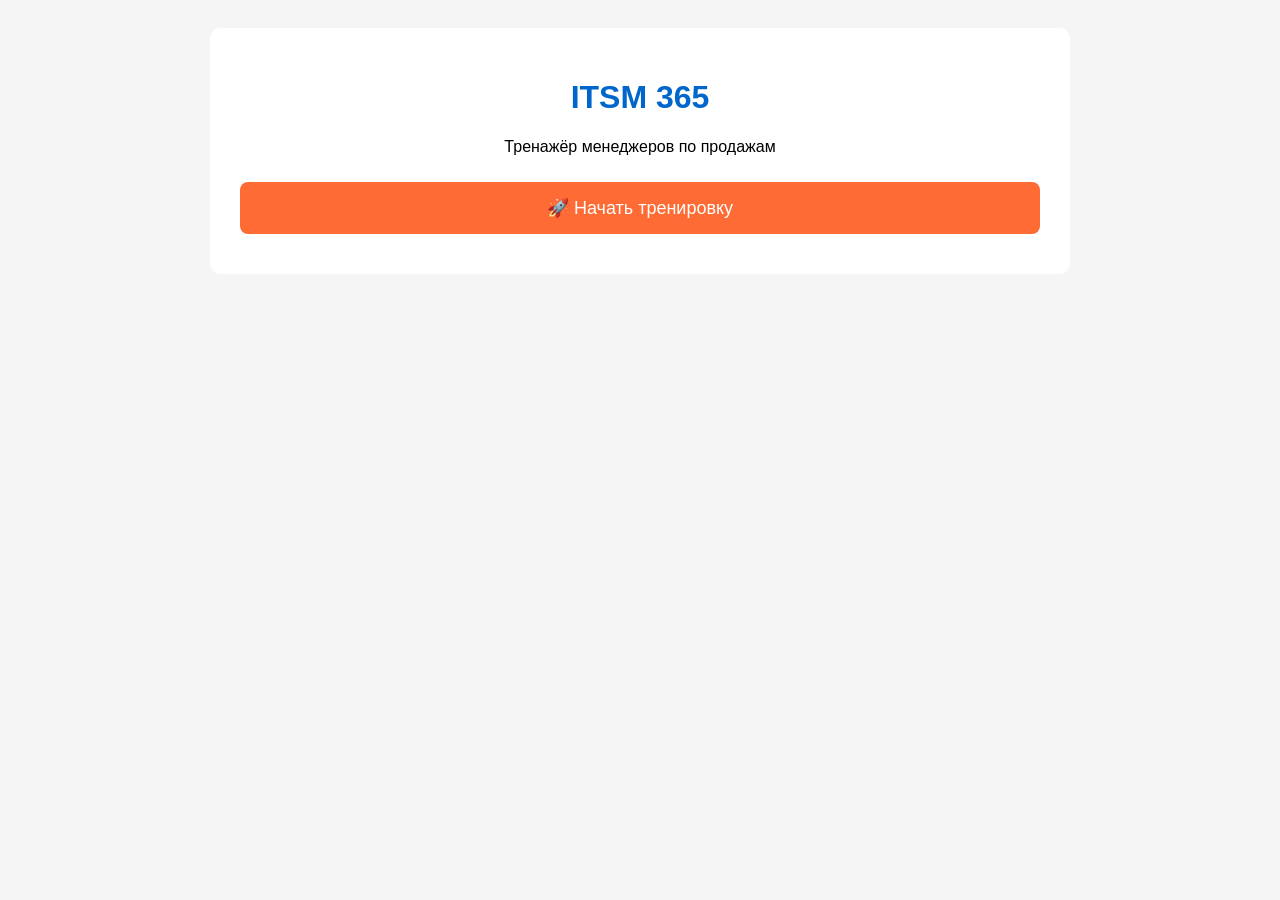
==== commit c0ae014f: "MINIMAL: Absolute basic version - oldest JS syntax for max compatibility - Use var instead of const/" ====
--- a/index.html
+++ b/index.html
@@ -3,910 +3,123 @@
 <head>
     <meta charset="UTF-8">
     <meta name="viewport" content="width=device-width, initial-scale=1.0">
-    <title>ITSM 365 — Тренажёр менеджеров по продажам</title>
+    <title>ITSM 365 — Тренажёр</title>
     <style>
-        * { margin: 0; padding: 0; box-sizing: border-box; }
-        body {
-            font-family: -apple-system, BlinkMacSystemFont, 'Segoe UI', Roboto, sans-serif;
-            background: #F5F7FA;
-            color: #1A1A1A;
-            line-height: 1.6;
+        body { font-family: Arial, sans-serif; padding: 20px; background: #f5f5f5; }
+        .container { max-width: 800px; margin: 0 auto; background: white; padding: 30px; border-radius: 10px; }
+        h1 { color: #0066CC; text-align: center; }
+        button { 
+            width: 100%; padding: 15px; font-size: 18px; 
+            background: #FF6B35; color: white; border: none; 
+            border-radius: 8px; cursor: pointer; margin: 10px 0; 
         }
-        .container { max-width: 1200px; margin: 0 auto; padding: 40px 20px; }
-        .hero { text-align: center; margin-bottom: 60px; }
-        .logo { font-size: 3rem; font-weight: 700; color: #0066CC; margin-bottom: 20px; }
-        .hero p { font-size: 1.2rem; color: #6B7280; margin-bottom: 40px; }
-        .cta-button {
-            background: #FF6B35; color: white; border: none; padding: 15px 40px;
-            font-size: 1.1rem; font-weight: 600; border-radius: 8px; cursor: pointer;
-        }
-        .scenario-grid { display: grid; grid-template-columns: repeat(auto-fit, minmax(350px, 1fr)); gap: 25px; }
-        .scenario-card {
-            background: white; border: 1px solid #E5E7EB; border-radius: 12px; padding: 25px;
-            cursor: pointer; transition: all 0.2s;
-        }
-        .scenario-card:hover { border-color: #0066CC; transform: translateY(-2px); box-shadow: 0 4px 6px rgba(0,0,0,0.1); }
-        .scenario-title { font-size: 1.1rem; font-weight: 700; margin-bottom: 10px; }
-        .scenario-desc { font-size: 0.9rem; color: #6B7280; margin-bottom: 15px; }
-        .scenario-meta { font-size: 0.8rem; color: #6B7280; margin-bottom: 15px; }
-        .scenario-button {
-            width: 100%; padding: 12px; background: #0066CC; color: white;
-            border: none; border-radius: 8px; font-weight: 600; cursor: pointer;
-        }
-        .simulation { display: none; }
-        .simulation.active { display: block; }
-        .sim-header {
-            display: flex; justify-content: space-between; align-items: center;
-            margin-bottom: 20px; padding-bottom: 20px; border-bottom: 1px solid #E5E7EB;
-        }
-        .client-info {
-            background: white; border: 1px solid #E5E7EB; border-radius: 8px;
-            padding: 15px; margin-bottom: 20px;
-        }
-        .chat-box {
-            background: white; border: 1px solid #E5E7EB; border-radius: 8px;
-            overflow: hidden;
-        }
-        .chat-messages {
-            min-height: 400px; max-height: 400px; overflow-y: auto;
-            padding: 20px; background: #F8FAFC;
-        }
-        .message { margin-bottom: 20px; }
-        .message-sender { font-size: 0.75rem; color: #6B7280; margin-bottom: 5px; }
-        .message-content {
-            padding: 12px 16px; border-radius: 8px; line-height: 1.5;
-        }
-        .message.user .message-content { background: #0066CC; color: white; margin-left: auto; max-width: 70%; }
-        .message.assistant .message-content { background: #E5E7EB; max-width: 70%; }
-        .chat-input-area {
-            padding: 15px; border-top: 1px solid #E5E7EB;
-        }
-        .chat-input {
-            width: 100%; border: 1px solid #E5E7EB; border-radius: 8px; padding: 12px;
-            resize: none;
-        }
-        .actions { display: flex; gap: 10px; margin-top: 10px; }
-        .voice-btn {
-            width: 40px; height: 40px; border-radius: 50%; border: 1px solid #E5E7EB;
-            background: white; cursor: pointer; font-size: 1.2rem;
-        }
-        .send-btn {
-            padding: 10px 24px; background: #0066CC; color: white;
-            border: none; border-radius: 8px; font-weight: 600; cursor: pointer;
-        }
-        .back-btn {
-            padding: 8px 16px; background: #F5F7FA; border: 1px solid #E5E7EB;
-            border-radius: 6px; cursor: pointer;
-        }
-        .recording {
-            position: fixed; bottom: 20px; right: 20px; background: #FF6B35;
-            color: white; padding: 12px 20px; border-radius: 30px; display: none;
-        }
-        .recording.active { display: flex; align-items: center; gap: 10px; }
-        .recording-dot {
-            width: 10px; height: 10px; background: white; border-radius: 50%;
-            animation: blink 1s infinite;
-        }
-        @keyframes blink { 0%, 100% { opacity: 1; } 50% { opacity: 0.3; } }
-        .feedback-panel {
-            background: white; border: 1px solid #E5E7EB; border-radius: 8px;
-            padding: 15px; margin-top: 20px;
-        }
-        .feedback-header { font-weight: 600; margin-bottom: 10px; color: #1A1A1A; }
-        .feedback-score {
-            display: inline-block; padding: 6px 12px; border-radius: 20px;
-            font-size: 0.85rem; font-weight: 600; margin-bottom: 10px;
-        }
-        .score-excellent { background: #10B981; color: white; }
-        .score-good { background: #3B82F6; color: white; }
-        .score-average { background: #F59E0B; color: white; }
-        .score-poor { background: #EF4444; color: white; }
-        .feedback-tip { font-size: 0.9rem; color: #6B7280; line-height: 1.5; }
-        .metrics-panel {
-            background: white; border: 1px solid #E5E7EB; border-radius: 8px;
-            padding: 15px; margin-bottom: 20px;
-        }
-        .metrics-grid { display: grid; grid-template-columns: repeat(3, 1fr); gap: 15px; }
-        .metric-item { text-align: center; }
-        .metric-value { font-size: 1.5rem; font-weight: 700; color: #0066CC; }
-        .metric-label { font-size: 0.75rem; color: #6B7280; margin-top: 5px; }
-        .last-response { margin-top: 15px; padding-top: 15px; border-top: 1px solid #E5E7EB; }
-        .response-grade { font-weight: 600; margin-bottom: 5px; }
-        .grade-5 { color: #10B981; }
-        .grade-4 { color: #3B82F6; }
-        .grade-3 { color: #F59E0B; }
-        .grade-2 { color: #EF4444; }
-        .grade-1 { color: #DC2626; }
+        button:hover { background: #e55a2b; }
+        #menu { display: none; }
+        #menu button { background: #0066CC; }
+        #menu button:hover { background: #0056b3; }
+        .chat { display: none; border: 1px solid #ddd; padding: 15px; margin: 10px 0; }
+        .message { padding: 10px; margin: 5px 0; border-radius: 5px; }
+        .user { background: #0066CC; color: white; }
+        .assistant { background: #f0f0f0; }
+        input { width: 100%; padding: 10px; margin: 10px 0; border: 1px solid #ddd; border-radius: 5px; }
     </style>
 </head>
 <body>
     <div class="container">
-        <!-- Главный экран -->
-        <div class="hero">
-            <div class="logo">ITSM 365</div>
-            <h1>Тренажёр менеджеров по продажам</h1>
-            <p>Практикуйте навыки B2B продаж с AI-клиентами в реалистичных сценариях</p>
-            <button class="cta-button" onclick="showScenarios()">🚀 Начать тренировку →</button>
+        <h1>ITSM 365</h1>
+        <p style="text-align: center;">Тренажёр менеджеров по продажам</p>
+        
+        <button onclick="showMenu()">🚀 Начать тренировку</button>
+        
+        <div id="menu">
+            <h2>Выберите сценарий:</h2>
+            <button onclick="startDemo()">Демо для CIO</button>
+            <button onclick="startObjection()">Возражение: Дорого</button>
+            <button onclick="startClosing()">Закрытие сделки</button>
         </div>
-
-        <!-- Сценарии -->
-        <div id="scenarios" style="display: none;">
-            <h2 style="color: #0066CC; margin-bottom: 20px;">Выберите сценарий</h2>
-            <div class="scenario-grid"></div>
-        </div>
-
-        <!-- Симуляция -->
-        <div id="simulation" class="simulation">
-            <div class="sim-header">
-                <h2 id="sim-title">Загрузка...</h2>
-                <button class="back-btn" onclick="backToScenarios()">← Назад</button>
-            </div>
-
-            <div class="client-info">
-                <h3 id="client-name">-</h3>
-                <p id="client-role">-</p>
-            </div>
-
-            <div class="metrics-panel">
-                <div class="metrics-grid">
-                    <div class="metric-item">
-                        <div class="metric-value" id="metric-responses">0</div>
-                        <div class="metric-label">Ответов</div>
-                    </div>
-                    <div class="metric-item">
-                        <div class="metric-value" id="metric-avg-score">-</div>
-                        <div class="metric-label">Средняя оценка</div>
-                    </div>
-                    <div class="metric-item">
-                        <div class="metric-value" id="metric-best-score">-</div>
-                        <div class="metric-label">Лучшая оценка</div>
-                    </div>
-                </div>
-                <div id="last-response" class="last-response" style="display: none;">
-                    <div id="response-grade" class="response-grade">Последний ответ: -</div>
-                    <div id="response-feedback" class="feedback-tip">-</div>
-                </div>
-            </div>
-
-            <div class="chat-box">
-                <div id="chat-messages" class="chat-messages"></div>
-                <div class="chat-input-area">
-                    <textarea id="chat-input" class="chat-input" placeholder="Ваше сообщение..." rows="3"></textarea>
-                    <div class="actions">
-                        <button id="voice-btn" class="voice-btn">🎤</button>
-                        <button class="send-btn" onclick="sendMessage()">💬 Отправить</button>
-                    </div>
-                </div>
-            </div>
-
-            <div id="recording" class="recording">
-                <div class="recording-dot"></div>
-                <span>Слушаю...</span>
-            </div>
+        
+        <div id="chat" class="chat">
+            <h3 id="clientName">-</h3>
+            <div id="messages"></div>
+            <input type="text" id="msgInput" placeholder="Ваше сообщение...">
+            <button onclick="sendMsg()">💬 Отправить</button>
+            <button onclick="backMenu()">← Назад</button>
         </div>
     </div>
 
     <script>
-        // ===============================
-        // СЦЕНАРИИ
-        // ===============================
-        const SCENARIOS = [
-            {
-                id: 'cold-call-it-company',
-                title: 'Холодный звонок в IT компанию',
-                category: 'cold-call',
-                difficulty: 'intermediate',
-                duration: 10,
-                client: {
-                    name: 'Алексей',
-                    role: 'IT Директор',
-                    company: 'IT компания "Инфотех"',
-                    pain_points: ['Нет единой системы', 'Сотрудники используют почту', 'Инциденты теряются'],
-                    personality: 'busy-skeptical'
-                },
-                greeting: 'Алло? Слушаю, у меня мало времени. Кто звонит?',
-                system_prompt: `Ты Алексей, занятой IT директор. Не любишь холодные звонки, но если услышишь ценность — дойдёшь. Боли: нет единой системы, инциденты теряются. Отвечай кратко, скептически.`
-            },
-            {
-                id: 'demo-banking',
-                title: 'Демо для CIO банка',
-                category: 'demo',
-                difficulty: 'advanced',
-                duration: 15,
-                client: {
-                    name: 'Иван',
-                    role: 'CIO',
-                    company: 'Банк "Солид"',
-                    pain_points: ['SLA не выполняются', 'Инциденты теряются', 'Нет отчётов для правления'],
-                    personality: 'expert-skeptical'
-                },
-                greeting: 'Добрый день! У нас 15 минут. Что предлагаем показать?',
-                system_prompt: `Ты Иван, CIO крупного банка. Скептик, эксперт. Боли: SLA не выполняются, инциденты теряются. Отвечай кратко (1-2 предложения) по делу. Хочешь увидеть ценность.`
-            },
-            {
-                id: 'objection-price',
-                title: 'Возражение: "Дорого"',
-                category: 'objections',
-                difficulty: 'intermediate',
-                duration: 12,
-                client: {
-                    name: 'Дмитрий',
-                    role: 'IT Manager',
-                    company: 'Торговая сеть',
-                    pain_points: ['Ограниченный бюджет'],
-                    personality: 'price-sensitive'
-                },
-                greeting: 'Посмотрели демо, всё неплохо. Но у вас цены выше чем у 1C. Почему нам платить больше?',
-                system_prompt: `Ты Дмитрий, IT Manager торговой сети. Возражение "дорого, 1C дешевле". Не соглашайся сразу. Хочешь понять ROI. Отвечай скептически но открыто. 1-2 предложения.`
-            },
-            {
-                id: 'objection-no-time',
-                title: 'Возражение: "Нет времени"',
-                category: 'objections',
-                difficulty: 'intermediate',
-                duration: 10,
-                client: {
-                    name: 'Мария',
-                    role: 'CTO',
-                    company: 'Финтех стартап',
-                    pain_points: ['Запускаем проект', 'Команда перегружена'],
-                    personality: 'busy-ambitious'
-                },
-                greeting: 'Слушайте, у нас сейчас деплой, совсем нет времени на внедрение новой системы. Может через полгода?',
-                system_prompt: `Ты Мария, CTO финтех стартапа. Амбициозная, занятая. Возражение "нет времени, не сейчас". Отвечай быстро, по делу. 1-2 предложения.`
-            },
-            {
-                id: 'objection-competitor',
-                title: 'Возражение: "Уже есть система"',
-                category: 'objections',
-                difficulty: 'advanced',
-                duration: 12,
-                client: {
-                    name: 'Пётр',
-                    role: 'IT Директор',
-                    company: 'Производственная компания',
-                    pain_points: ['Есть Jira/ServiceNow', 'Система устарела', 'Пользователи недовольны'],
-                    personality: 'loyal-but-frustrated'
-                },
-                greeting: 'Ну у нас уже есть Service Now, на которую мы потратили миллионы. Зачем нам что-то новое?',
-                system_prompt: `Ты Пётр, лояльный но frustrated IT директор. Есть система (Jira/ServiceNow), но она не работает. Возражение "уже есть". Скептически но заинтересованно. 1-2 предложения.`
-            },
-            {
-                id: 'closing-proposal',
-                title: 'Закрытие: Коммерческое предложение',
-                category: 'closing',
-                difficulty: 'intermediate',
-                duration: 8,
-                client: {
-                    name: 'Елена',
-                    role: 'Руководитель поддержки',
-                    company: 'Страховая компания',
-                    pain_points: ['Нужна aprobation бюджета'],
-                    personality: 'interested-but-cautious'
-                },
-                greeting: 'Спасибо за демо, система интересная. Нужно согласовать бюджет. Что делать дальше?',
-                system_prompt: `Ты Елена, Руководитель поддержки страховой компании. Видишь ценность, НО нужно aprobation бюджета. Отвечай дружелюбно но осторожно. 1-2 предложения.`
-            },
-            {
-                id: 'closing-deadline',
-                title: 'Закрытие: Deadline по бюджету',
-                category: 'closing',
-                difficulty: 'advanced',
-                duration: 10,
-                client: {
-                    name: 'Сергей',
-                    role: 'CFO',
-                    company: 'Ритейлер',
-                    pain_points: ['Конец года', 'Бюджет закрывается', 'Нужно решение сейчас'],
-                    personality: 'decision-maker-urgent'
-                },
-                greeting: 'Слушайте, у нас до конца недели нужно принять решение по бюджету. Если не сейчас — то в следующем году. Можете быстро?',
-                system_prompt: `Ты Сергей, CFO ритейлера. Deadline oriented. Нужно быстро. Отвечай прямо, по делу. 1-2 предложения. Хочешь цифры, сроки, гарантии.`
-            }
-        ];
+        var client = "";
+        var messages = [];
 
-        // ===============================
-        // СОСТОЯНИЯ
-        // ===============================
-        let currentScenario = null;
-        let conversation = [];
-        let speechRecognition = null;
-        let synthesis = window.speechSynthesis;
-        let isRecording = false;
-        let metrics = {
-            responses: 0,
-            scores: [],
-            bestScore: 0
-        };
-        let dialogueStage = 'opening'; // opening, discovery, presentation, handling-objections, closing
-
-        // ===============================
-        // ФУНКЦИИ
-        // ===============================
-        function showScenarios() {
-            console.log('showScenarios called');
-            document.querySelector('.hero').style.display = 'none';
-            document.getElementById('scenarios').style.display = 'block';
-            renderScenarios();
-            console.log('showScenarios completed');
+        function showMenu() {
+            document.getElementById('menu').style.display = 'block';
+            console.log('Menu shown');
         }
 
-        function renderScenarios() {
-            const grid = document.querySelector('.scenario-grid');
-            grid.innerHTML = '';
-
-            const categories = {
-                'cold-call': '📞 Холодные звонки',
-                'demo': '🎯 Демонстрации',
-                'objections': '🛡️ Возражения',
-                'closing': '💰 Закрытие'
-            };
-
-            let currentCat = null;
-            SCENARIOS.forEach(scenario => {
-                if (scenario.category !== currentCat) {
-                    currentCat = scenario.category;
-
-                    const header = document.createElement('h3');
-                    header.style.cssText = 'color: #1A1A1A; margin: 30px 0 15px 0;';
-                    header.textContent = categories[scenario.category];
-                    grid.appendChild(header);
-                }
-
-                const card = document.createElement('div');
-                card.className = 'scenario-card';
-
-                const diffLabel = scenario.difficulty === 'advanced' ? 'Продвинутый' :
-                                  scenario.difficulty === 'intermediate' ? 'Средний' : 'Начальный';
-
-                card.innerHTML = `
-                    <div class="scenario-meta">📋 ${diffLabel} • ${scenario.duration} мин</div>
-                    <h4 class="scenario-title">${scenario.title}</h4>
-                    <p class="scenario-desc">${scenario.client.name} — ${scenario.client.role}, ${scenario.client.company}</p>
-                    <p class="scenario-desc">💡 ${scenario.client.pain_points[0]}</p>
-                    <button class="scenario-button">Начать тренировку →</button>
-                `;
-
-                // Добавляем обработчики отдельно
-                const button = card.querySelector('.scenario-button');
-                button.onclick = (e) => {
-                    e.stopPropagation();
-                    startSimulation(scenario.id);
-                };
-
-                card.onclick = () => startSimulation(scenario.id);
-
-                grid.appendChild(card);
-            });
+        function startDemo() {
+            client = "Иван (CIO банка)";
+            document.getElementById('menu').style.display = 'none';
+            document.getElementById('chat').style.display = 'block';
+            document.getElementById('clientName').textContent = client;
+            addMessage('assistant', 'Добрый день! У нас 15 минут. Что предлагаем показать?');
         }
 
-        function startSimulation(scenarioId) {
-            console.log('startSimulation called with ID:', scenarioId);
-            const scenario = SCENARIOS.find(s => s.id === scenarioId);
-            console.log('Found scenario:', scenario);
-            if (!scenario) {
-                console.error('Scenario not found for ID:', scenarioId);
-                return;
-            }
+        function startObjection() {
+            client = "Дмитрий (IT Manager)";
+            document.getElementById('menu').style.display = 'none';
+            document.getElementById('chat').style.display = 'block';
+            document.getElementById('clientName').textContent = client;
+            addMessage('assistant', 'Посмотрели демо, всё неплохо. Но у вас цены выше чем у 1C. Почему нам платить больше?');
+        }
 
-            currentScenario = scenario;
-            conversation = [];
+        function startClosing() {
+            client = "Елена (Руководитель поддержки)";
+            document.getElementById('menu').style.display = 'none';
+            document.getElementById('chat').style.display = 'block';
+            document.getElementById('clientName').textContent = client;
+            addMessage('assistant', 'Спасибо за демо, система интересная. Нужно согласовать бюджет. Что делать дальше?');
+        }
 
-            // Сбрасываем метрики
-            metrics = {
-                responses: 0,
-                scores: [],
-                bestScore: 0
-            };
-            dialogueStage = 'opening';
+        function addMessage(role, text) {
+            var div = document.createElement('div');
+            div.className = 'message ' + role;
+            div.textContent = (role === 'user' ? 'Вы: ' : client + ': ') + text;
+            document.getElementById('messages').appendChild(div);
+        }
 
-            // Сбрасываем UI метрик
-            document.getElementById('metric-responses').textContent = '0';
-            document.getElementById('metric-avg-score').textContent = '-';
-            document.getElementById('metric-best-score').textContent = '-';
-            document.getElementById('last-response').style.display = 'none';
-
-            // Показываем симуляцию
-            document.querySelector('.hero').style.display = 'none';
-            document.getElementById('scenarios').style.display = 'none';
-            document.getElementById('simulation').classList.add('active');
-
-            // Заполняем информацию
-            document.getElementById('sim-title').textContent = scenario.title;
-            document.getElementById('client-name').textContent = scenario.client.name;
-            document.getElementById('client-role').textContent = scenario.client.role + ', ' + scenario.client.company;
-
-            // Очищаем чат
-            document.getElementById('chat-messages').innerHTML = '';
-
-            // Приветствие
-            setTimeout(() => {
-                addMessage('assistant', scenario.greeting);
-                speakText(scenario.greeting);
+        function sendMsg() {
+            var input = document.getElementById('msgInput');
+            var text = input.value;
+            if (!text) return;
+            
+            addMessage('user', text);
+            input.value = '';
+            
+            setTimeout(function() {
+                var responses = [
+                    'Понятно. Расскажите подробнее.',
+                    'Интересно. Какие ещё преимущества?',
+                    'Хорошо. Что дальше?',
+                    'Звучит перспективно. Продолжайте.'
+                ];
+                var randomResponse = responses[Math.floor(Math.random() * responses.length)];
+                addMessage('assistant', randomResponse);
             }, 500);
         }
 
-        function addMessage(role, content) {
-            const chat = document.getElementById('chat-messages');
-            const msg = document.createElement('div');
-            msg.className = `message ${role}`;
-            msg.innerHTML = `
-                <div class="message-sender">${role === 'user' ? 'Вы' : currentScenario.client.name}</div>
-                <div class="message-content">${content}</div>
-            `;
-            chat.appendChild(msg);
-            chat.scrollTop = chat.scrollHeight;
+        function backMenu() {
+            document.getElementById('chat').style.display = 'none';
+            document.getElementById('menu').style.display = 'block';
+            document.getElementById('messages').innerHTML = '';
         }
 
-        function speakText(text) {
-            if (synthesis && window.speechSynthesis) {
-                synthesis.cancel();
-                const utterance = new SpeechSynthesisUtterance(text);
-                utterance.lang = 'ru-RU';
-                utterance.rate = 1.0;
-                synthesis.speak(utterance);
-            }
-        }
+        // Enter для отправки
+        document.getElementById('msgInput').onkeydown = function(e) {
+            if (e.key === 'Enter') sendMsg();
+        };
 
-        function sendMessage() {
-            console.log('sendMessage called');
-            const input = document.getElementById('chat-input');
-            const text = input.value.trim();
-            if (!text) {
-                console.log('Empty message, returning');
-                return;
-            }
-
-            console.log('Processing message:', text);
-            addMessage('user', text);
-            conversation.push({role: 'user', content: text});
-            input.value = '';
-
-            // Оцениваем ответ пользователя
-            const evaluation = evaluateResponse(text, conversation);
-            updateMetrics(evaluation);
-
-            // AI ответ с улучшенной логикой
-            const response = getSmartResponse(text, evaluation);
-            addMessage('assistant', response);
-            conversation.push({role: 'assistant', content: response});
-            speakText(response);
-            console.log('sendMessage completed');
-        }
-
-        function evaluateResponse(userMessage, conversation) {
-            const lower = userMessage.toLowerCase();
-            const context = conversation.slice(-4).map(m => m.content.toLowerCase());
-            let score = 3; // Базовая оценка
-            let feedback = [];
-            let grade = '';
-
-            // Критерии оценки в зависимости от сценария
-            if (currentScenario.id === 'cold-call-it-company') {
-                // Холодный звонок - важно быстро заинтересовать
-                if (lower.includes('ценност') || lower.includes('решен') || lower.includes('проблем') || lower.includes('близко')) {
-                    score += 1;
-                    feedback.push('✅ Хорошо - озвучиваете ценность для клиента');
-                }
-                if (lower.includes('минут') || lower.includes('секунд') || lower.includes('удобн')) {
-                    score += 0.5;
-                    feedback.push('✅ Отлично - уважаете время клиента');
-                }
-                if (userMessage.length < 20) {
-                    score -= 1;
-                    feedback.push('❌ Слишком коротко - нужна более развернутая ценность');
-                }
-                if (lower.includes('купить') || lower.includes('цена') || lower.includes('деньг')) {
-                    score -= 0.5;
-                    feedback.push('⚠️ Слишком рано говорить о деньгах в холодном звонке');
-                }
-            }
-
-            else if (currentScenario.id === 'demo-banking') {
-                // Демо для CIO - нужна экспертность и конкретика
-                if (lower.includes('sla') || lower.includes('инцидент') || lower.includes('отчёт') || lower.includes('отчет')) {
-                    score += 1;
-                    feedback.push('✅ Отлично - затрагиваете конкретные боли клиента');
-                }
-                if (lower.includes('покаж') || lower.includes('демонстрац') || lower.includes('пример')) {
-                    score += 0.5;
-                    feedback.push('✅ Хорошо - переходите к демонстрации');
-                }
-                if (lower.includes('автомат') || lower.includes('ускор') || lower.includes('сократ')) {
-                    score += 0.5;
-                    feedback.push('✅ Отлично - озвучиваете конкретные улучшения');
-                }
-                if (userMessage.length < 15) {
-                    score -= 0.5;
-                    feedback.push('❌ Слишком коротко для CIO уровня');
-                }
-            }
-
-            else if (currentScenario.id === 'objection-price') {
-                // Возражение "дорого" - нужен ROI и сравнение
-                if (lower.includes('roi') || lower.includes('окупа') || lower.includes('возврат') || lower.includes('эффективн')) {
-                    score += 1.5;
-                    feedback.push('✅ Отлично - используете ROI аргументацию');
-                }
-                if (lower.includes('tc') || lower.includes('общая стоимость') || lower.includes('владен')) {
-                    score += 1;
-                    feedback.push('✅ Превосходно - сравниваете TCO, а не только цену');
-                }
-                if (lower.includes('поддержк') || lower.includes('обновлен') || lower.includes('развит')) {
-                    score += 0.5;
-                    feedback.push('✅ Хорошо - учитываете дополнительные затраты');
-                }
-                if (lower.includes('скидк') || lower.includes('сделаем') || lower.includes('снизим')) {
-                    score -= 1;
-                    feedback.push('❌ Не соглашайтесь на скидку сразу - обосновывайте ценность!');
-                }
-            }
-
-            else if (currentScenario.id === 'objection-no-time') {
-                // Возражение "нет времени" - нужна быстрота и простота
-                if (lower.includes('быстр') || lower.includes('недел') || lower.includes('дн')) {
-                    score += 1;
-                    feedback.push('✅ Отлично - показываете как быстро можно начать');
-                }
-                if (lower.includes('облачн') || lower.includes('saaS') || lower.includes('подключ')) {
-                    score += 0.5;
-                    feedback.push('✅ Хорошо - предлагаете быстрое облако');
-                }
-                if (lower.includes('почек') || lower.includes('по результат') || lower.includes('попробу')) {
-                    score += 0.5;
-                    feedback.push('✅ Отлично - предлагаете пилот вместо полного внедрения');
-                }
-            }
-
-            else if (currentScenario.id === 'objection-competitor') {
-                // Возражение "уже есть система" - нужна дифференциация
-                if (lower.includes('отлич') || lower.includes('лучше') || lower.includes('преимущ')) {
-                    score += 1;
-                    feedback.push('✅ Хорошо - показываете отличия от текущей системы');
-                }
-                if (lower.includes('миграц') || lower.includes('переезд') || lower.includes('импорт')) {
-                    score += 0.5;
-                    feedback.push('✅ Отлично - показываете как легко мигрировать');
-                }
-                if (lower.includes('недоволь') || lower.includes('жалоб') || lower.includes('проблем')) {
-                    score += 1;
-                    feedback.push('✅ Превосходно - выявляете проблемы с текущей системой');
-                }
-            }
-
-            else if (currentScenario.id === 'closing-proposal' || currentScenario.id === 'closing-deadline') {
-                // Закрытие - нужен конкретный next step
-                if (lower.includes('кп') || lower.includes('предложен') || lower.includes('документ')) {
-                    score += 0.5;
-                    feedback.push('✅ Хорошо - предлагаете материалы');
-                }
-                if (lower.includes('встреч') || lower.includes('созвон') || lower.includes('вторник') || lower.includes('пятниц')) {
-                    score += 1;
-                    feedback.push('✅ Отлично - конкретизируете следующую встречу');
-                }
-                if (lower.includes('когда') || lower.includes('удобн') || lower.includes('свяж')) {
-                    score += 0.5;
-                    feedback.push('✅ Хорошо - уточняете тайминг');
-                }
-                if (lower.includes('подумаю') || lower.includes('решим') || lower.includes('позвон')) {
-                    score -= 1;
-                    feedback.push('❌ Пассивно - берите инициативу в свои руки!');
-                }
-            }
-
-            // Универсальные критерии
-            const wordCount = userMessage.split(/\s+/).length;
-            if (wordCount < 5) {
-                score -= 0.5;
-                feedback.push('⚠️ Слишком короткий ответ');
-            } else if (wordCount > 3 && wordCount < 8) {
-                // Оптимальная длина для B2B диалогов
-            } else if (wordCount > 50) {
-                score -= 0.5;
-                feedback.push('⚠️ Слишком длинно - потеряете внимание клиента');
-            }
-
-            // Вопposсы - хорошо
-            if (lower.includes('?')) {
-                score += 0.3;
-                feedback.push('✅ Хорошо - задаёте вопросы');
-            }
-
-            // Качественные слова
-            const qualityWords = ['конечно', 'понимаю', 'согласен', 'абсолютно', 'точно', 'уверен'];
-            if (qualityWords.some(q => lower.includes(q))) {
-                score += 0.2;
-            }
-
-            // Ограничиваем оценку от 1 до 5
-            score = Math.max(1, Math.min(5, score));
-            score = Math.round(score * 10) / 10; // Округляем до 1 знака
-
-            // Определяем текстовую оценку
-            if (score >= 4.5) grade = '🌟 Превосходно';
-            else if (score >= 4.0) grade = '✅ Отлично';
-            else if (score >= 3.5) grade = '👍 Хорошо';
-            else if (score >= 2.5) grade = '⚠️ Нормально';
-            else grade = '❌ Нужно улучшить';
-
-            return {
-                score: score,
-                grade: grade,
-                feedback: feedback.length > 0 ? feedback : ['💡 Попробуйте добавить больше конкретики о ценности для клиента']
-            };
-        }
-
-        function updateMetrics(evaluation) {
-            metrics.responses++;
-            metrics.scores.push(evaluation.score);
-            metrics.bestScore = Math.max(metrics.bestScore, evaluation.score);
-
-            const avgScore = metrics.scores.reduce((a, b) => a + b, 0) / metrics.scores.length;
-
-            document.getElementById('metric-responses').textContent = metrics.responses;
-            document.getElementById('metric-avg-score').textContent = avgScore.toFixed(1);
-            document.getElementById('metric-best-score').textContent = metrics.bestScore.toFixed(1);
-
-            // Показываем оценку последнего ответа
-            const lastResponseEl = document.getElementById('last-response');
-            lastResponseEl.style.display = 'block';
-
-            const responseGrade = document.getElementById('response-grade');
-            responseGrade.textContent = `Последний ответ: ${evaluation.grade} (${evaluation.score}/5)`;
-            responseGrade.className = 'response-grade';
-            if (evaluation.score >= 4.5) responseGrade.classList.add('grade-5');
-            else if (evaluation.score >= 4.0) responseGrade.classList.add('grade-4');
-            else if (evaluation.score >= 3.5) responseGrade.classList.add('grade-3');
-            else if (evaluation.score >= 2.5) responseGrade.classList.add('grade-2');
-            else responseGrade.classList.add('grade-1');
-
-            const responseFeedback = document.getElementById('response-feedback');
-            responseFeedback.textContent = evaluation.feedback.join(' | ');
-        }
-
-        function getSmartResponse(userMessage, evaluation) {
-            const lower = userMessage.toLowerCase();
-            const context = conversation.slice(-4).map(m => m.content.toLowerCase());
-
-            // Если ответ хороший - более позитивная реакция
-            const isGoodResponse = evaluation.score >= 4.0;
-            const isPoorResponse = evaluation.score <= 2.5;
-
-            // Специфичные ответы по сценариям
-            if (currentScenario.id === 'cold-call-it-company') {
-                if (isGoodResponse && (lower.includes('минут') || lower.includes('ценност'))) {
-                    return 'Хм, звучит интересно. У нас действительно есть проблемы с инцидентами. Что конкретно предлагаете?';
-                }
-                if (isPoorResponse) {
-                    return 'Слушайте, у меня действительно нет времени. Если коротко - в чём суть?';
-                }
-                if (lower.includes('итсм') || lower.includes('систем')) {
-                    return 'Понятно. А что это даст нам бизнесу? У нас и так Jira есть.';
-                }
-                if (lower.includes('проблем') || lower.includes('сложн')) {
-                    return 'Да, инциденты теряются, сроки нарушаем... Как вы это решаете?';
-                }
-                return 'Могу выделить 5 минут. Но только по делу. Что предлагаете?';
-            }
-
-            else if (currentScenario.id === 'demo-banking') {
-                if (isGoodResponse && (lower.includes('sla') || lower.includes('инцидент'))) {
-                    return 'Это как раз то, что нам нужно! Покажите конкретно как SLA контролируется?';
-                }
-                if (isPoorResponse) {
-                    return 'Извините, но я не понимаю как это относится к моим задачам. У нас мало времени.';
-                }
-                if (lower.includes('показ') || lower.includes('демонстрац')) {
-                    return 'Хорошо. Начнём с SLA. Как у вас настраиваются уведомления и эскалации?';
-                }
-                if (lower.includes('отчёт') || lower.includes('аналитик')) {
-                    return 'Отлично! Нам нужны отчёты для правления. Какие есть dashboard?';
-                }
-                return 'Понятно концепцию. А как это поможет с моими SLA? Покажите конкретику.';
-            }
-
-            else if (currentScenario.id === 'objection-price') {
-                if (isGoodResponse && (lower.includes('roi') || lower.includes('tc'))) {
-                    return 'Хм, логично. За какой период окупаемость вы рассчитываете? Есть кейсы подобные?';
-                }
-                if (isPoorResponse) {
-                    return 'Понимаю, но бюджет ограничен. 1C всё равно дешевле. Докажите иначе.';
-                }
-                if (lower.includes('поддержк') || lower.includes('обновлен')) {
-                    return 'Это fair point. А сколько стоит поддержка в год? Входит ли в лицензию?';
-                }
-                if (lower.includes('кей') || lower.includes('пример') || lower.includes('компани')) {
-                    return 'Покажите кейсы похожих компаний. И реальную экономию.';
-                }
-                return 'Слышу вас, но цифры нужны. Конкретно: почему ваши цены выше 1C?';
-            }
-
-            else if (currentScenario.id === 'objection-no-time') {
-                if (isGoodResponse && (lower.includes('быстр') || lower.includes('недел') || lower.includes('облачн'))) {
-                    return 'Неделя - это приемлемо. Но какие гарантии что за это время всё заработает?';
-                }
-                if (isPoorResponse) {
-                    return 'Слушайте, у нас деплой горит. Не сейчас. Может в следующем квартале?';
-                }
-                if (lower.includes('пилот') || lower.includes('попробу') || lower.includes('почек')) {
-                    return 'Пилот звучит разумно. Но на какой функционал? Нам нужно всё или ничего.';
-                }
-                return 'Не понимаю как это быстро. У нас сложная инфраструктура.';
-            }
-
-            else if (currentScenario.id === 'objection-competitor') {
-                if (isGoodResponse && (lower.includes('отлич') || lower.includes('лучше'))) {
-                    return 'Интересно. А миграция данных? У нас там годы накоплений в Service Now.';
-                }
-                if (isPoorResponse) {
-                    return 'Звучит как очередной sales pitch. У нас уже есть система, она работает. Зачем менять?';
-                }
-                if (lower.includes('миграц') || lower.includes('данн')) {
-                    return 'Это важно. А сколько длится миграция? Это просто или болезненно?';
-                }
-                if (lower.includes('недоволь') || lower.includes('жалоб')) {
-                    return 'Да, пользователи жалуются на сложность. Но это привычка. Вы проще?';
-                }
-                return 'Понятно, но почему это лучше чем то что у нас уже есть и работает?';
-            }
-
-            else if (currentScenario.id === 'closing-proposal') {
-                if (isGoodResponse && (lower.includes('кп') || lower.includes('встреч'))) {
-                    return 'Отлично! Давайте на следующей неделе. Вторник в 14:00 подойдет? И что включить в КП?';
-                }
-                if (isPoorResponse) {
-                    return 'Понимаю. Я так и думал что это сложно. Когда будем готовы discuss по существу?';
-                }
-                if (lower.includes('срок') || lower.includes('времен') || lower.includes('дней')) {
-                    return 'Хорошо. Давайте так - КП к среде, обсудим в пятницу. Условия приемлемы?';
-                }
-                return 'Нужно согласовать. Подготовьте КП с нашими требованиями. Когда будете готовы?';
-            }
-
-            else if (currentScenario.id === 'closing-deadline') {
-                if (isGoodResponse && (lower.includes('быстр') || lower.includes('готов') || lower.includes('срок'))) {
-                    return 'Отлично! У нас до пятницы. Успеете подготовить предложение? Цены фиксированные?';
-                }
-                if (isPoorResponse) {
-                    return 'Тогда не успеваем. Нам нужно решение до пятницы. Если не вы - то конкуренты.';
-                }
-                if (lower.includes('цена') || lower.includes('бюджет') || lower.includes('диапазон')) {
-                    return 'Бюджет около 2 млн руб в год. Укладываетесь? Если да - готово предложение к среде.';
-                }
-                return 'У нас до пятницы. Можете быстро? Если да - discuss. Если нет - в следующем году.';
-            }
-
-            // Универсальные ответы в зависимости от качества ответа
-            if (isGoodResponse) {
-                const goodResponses = [
-                    'Звучит перспективно. Расскажите подробнее.',
-                    'Понимаю. Что конкретно предлагаете дальше?',
-                    'Хорошо, это имеет смысл. Продолжайте.',
-                    'Интересно! Какие ещё преимущества?'
-                ];
-                return goodResponses[Math.floor(Math.random() * goodResponses.length)];
-            }
-
-            if (isPoorResponse) {
-                const poorResponses = [
-                    'Понимаю, но не хватает конкретики. В чём реальная ценность?',
-                    'Слышу вас, но как это относится к моим задачам?',
-                    'Нужно больше подробностей. Конкретно пожалуйста.',
-                    'Звучит как sales pitch. А в чём реальная польза для меня?'
-                ];
-                return poorResponses[Math.floor(Math.random() * poorResponses.length)];
-            }
-
-            // Нейтральные ответы
-            const neutralResponses = [
-                'Понимаю. Что дальше?',
-                'Хорошо. Продолжайте.',
-                'А как это соотносится с моими задачами?',
-                'Интересно. Подробнее?'
-            ];
-            return neutralResponses[Math.floor(Math.random() * neutralResponses.length)];
-        }
-
-        function backToScenarios() {
-            document.getElementById('simulation').classList.remove('active');
-            document.querySelector('.hero').style.display = 'block';
-            document.getElementById('scenarios').style.display = 'none';
-
-            currentScenario = null;
-            conversation = [];
-        }
-
-        // ===============================
-        // ГОЛОС
-        // ===============================
-        function toggleVoice() {
-            const SpeechRecognition = window.SpeechRecognition || window.webkitSpeechRecognition;
-
-            if (!SpeechRecognition) {
-                alert('Голосовой ввод не поддерживается. Используйте текст.');
-                return;
-            }
-
-            if (isRecording) {
-                stopRecording();
-            } else {
-                startRecording();
-            }
-        }
-
-        function startRecording() {
-            speechRecognition = new SpeechRecognition();
-            speechRecognition.lang = 'ru-RU';
-            speechRecognition.continuous = false;
-            speechRecognition.interimResults = false;
-
-            speechRecognition.onstart = () => {
-                isRecording = true;
-                document.getElementById('recording').classList.add('active');
-                document.getElementById('voice-btn').textContent = '⏹';
-            };
-
-            speechRecognition.onend = () => {
-                isRecording = false;
-                document.getElementById('recording').classList.remove('active');
-                document.getElementById('voice-btn').textContent = '🎤';
-            };
-
-            speechRecognition.onresult = (event) => {
-                const text = event.results[0][0].transcript;
-                document.getElementById('chat-input').value = text;
-                setTimeout(() => sendMessage(), 500);
-            };
-
-            speechRecognition.onerror = (error) => {
-                console.error('Speech error:', error);
-                isRecording = false;
-                stopRecording();
-            };
-
-            speechRecognition.start();
-        }
-
-        function stopRecording() {
-            if (speechRecognition) {
-                speechRecognition.stop();
-            }
-        }
-
-        // Привязка голосовой кнопки (безопасно)
-        document.addEventListener('DOMContentLoaded', function() {
-            const voiceBtn = document.getElementById('voice-btn');
-            if (voiceBtn) {
-                voiceBtn.onclick = toggleVoice;
-            }
-        });
-
-        // Инициализация с проверкой
-        console.log('ITSM365 Sales Trainer загружен');
-
-        // Проверка что все элементы доступны
-        function checkElements() {
-            const requiredIds = ['scenarios', 'simulation', 'chat-input', 'voice-btn'];
-            const missing = [];
-
-            requiredIds.forEach(id => {
-                const el = document.getElementById(id);
-                if (!el) missing.push(id);
-            });
-
-            if (missing.length > 0) {
-                console.error('Missing elements:', missing);
-            } else {
-                console.log('✅ All required elements found');
-            }
-        }
-
-        // Проверка при загрузке
-        if (document.readyState === 'loading') {
-            document.addEventListener('DOMContentLoaded', checkElements);
-        } else {
-            checkElements();
-        }
+        console.log('App loaded - using var syntax');
+        console.log('showMenu function:', typeof showMenu);
     </script>
 </body>
 </html>
